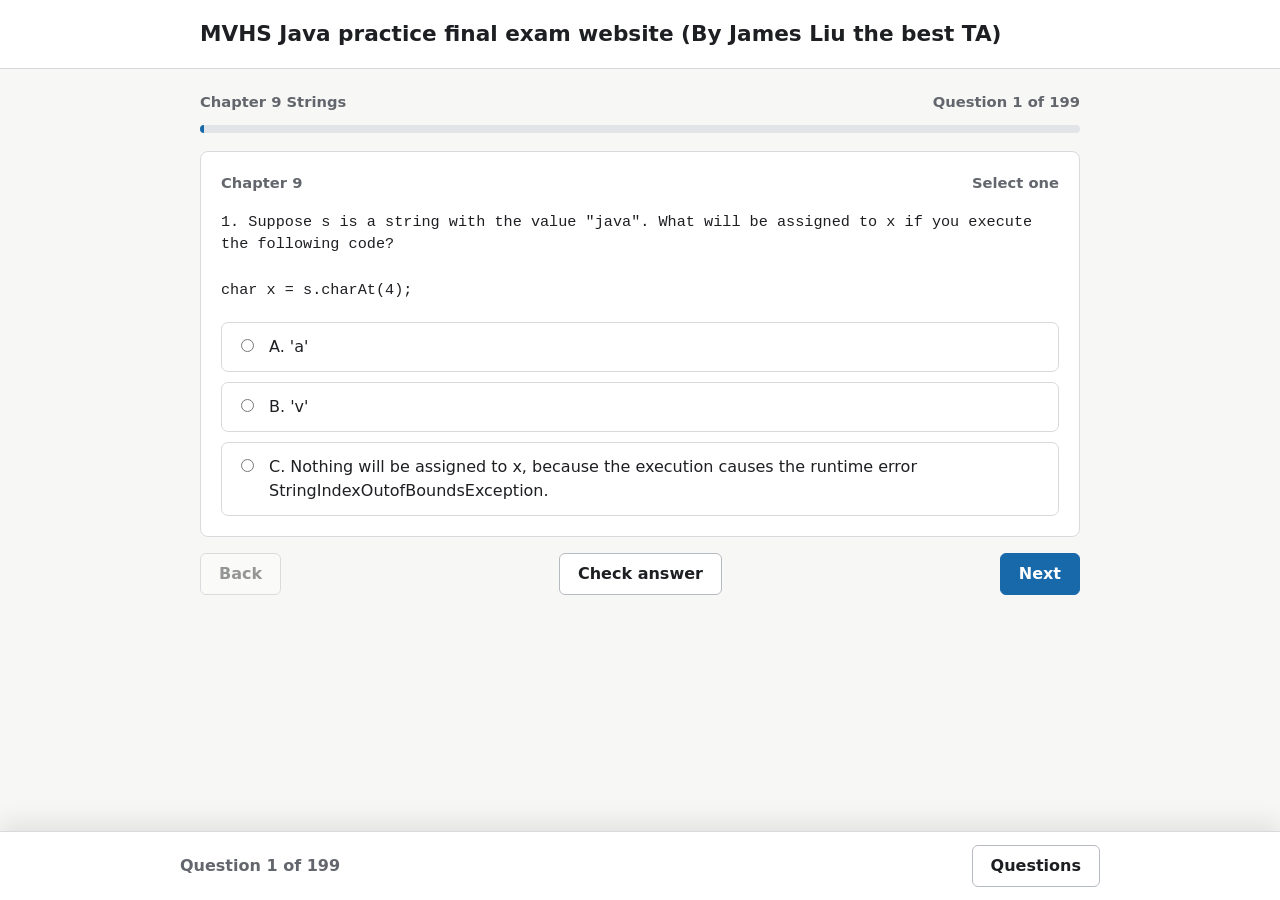
==== index.html @ ae77401f "Initial commit" ====
<!doctype html>
<html lang="en">
  <head>
    <meta charset="UTF-8" />
    <meta name="viewport" content="width=device-width, initial-scale=1.0" />
    <title>MVHS Java practice final exam website (By James Liu the best TA)</title>
    <link rel="stylesheet" href="./styles.css" />
  </head>
  <body>
    <header class="site-header">
      <h1>MVHS Java practice final exam website (By James Liu the best TA)</h1>
    </header>

    <main class="page">
      <section id="quiz-view" class="quiz-view" aria-live="polite">
        <div class="quiz-meta">
          <span id="chapter-label"></span>
          <span id="question-count"></span>
        </div>

        <div class="progress-track" aria-hidden="true">
          <div id="progress-fill" class="progress-fill"></div>
        </div>

        <article class="question-panel">
          <div class="question-heading">
            <span id="section-label"></span>
            <span id="question-mode"></span>
          </div>
          <pre id="question-text" class="question-text"></pre>
          <fieldset id="choices" class="choices"></fieldset>
          <p id="feedback" class="feedback" hidden></p>
        </article>

        <div class="actions">
          <button id="previous-button" type="button" class="secondary">Back</button>
          <button id="check-button" type="button" class="secondary">Check answer</button>
          <button id="next-button" type="button">Next</button>
        </div>
      </section>

      <section id="dashboard-view" class="dashboard-view" hidden>
        <div class="dashboard-header">
          <h2>Results</h2>
          <button id="restart-button" type="button" class="secondary">Start over</button>
        </div>

        <div id="stats" class="stats"></div>

        <section class="summary-section">
          <h3>By chapter</h3>
          <div id="chapter-summary" class="chapter-summary"></div>
        </section>

        <section class="summary-section">
          <h3>Missed or skipped</h3>
          <div id="missed-list" class="missed-list"></div>
        </section>
      </section>
    </main>

    <div id="jump-backdrop" class="jump-backdrop" hidden></div>
    <nav id="jump-dock" class="jump-dock" aria-label="Question navigation">
      <section
        id="jump-panel"
        class="jump-panel"
        aria-label="Jump to question"
        hidden
      >
        <div class="jump-panel-header">
          <strong>Jump to question</strong>
          <span id="jump-panel-count"></span>
        </div>
        <div id="jump-grid" class="jump-grid"></div>
      </section>

      <div class="jump-bar">
        <span id="jump-current">Question 1 of 199</span>
        <button
          id="jump-toggle"
          type="button"
          class="secondary"
          aria-expanded="false"
          aria-controls="jump-panel"
        >
          Questions
        </button>
      </div>
    </nav>

    <script type="module" src="./src/app.js"></script>
  </body>
</html>
---- styles.css ----
:root {
  color-scheme: light;
  --page: #f7f7f5;
  --panel: #ffffff;
  --text: #1e1f22;
  --muted: #63666d;
  --line: #d8dadd;
  --strong-line: #b6bac1;
  --accent: #1769aa;
  --accent-dark: #0f4d80;
  --correct-bg: #eaf6ee;
  --correct-line: #4f9d65;
  --wrong-bg: #fff0ef;
  --wrong-line: #cf5a4d;
}

* {
  box-sizing: border-box;
}

body {
  margin: 0;
  min-height: 100vh;
  background: var(--page);
  color: var(--text);
  font-family:
    Inter, ui-sans-serif, system-ui, -apple-system, BlinkMacSystemFont, "Segoe UI",
    sans-serif;
  line-height: 1.5;
}

[hidden] {
  display: none !important;
}

button,
input {
  font: inherit;
}

button {
  min-height: 42px;
  border: 1px solid var(--accent);
  border-radius: 6px;
  background: var(--accent);
  color: #fff;
  cursor: pointer;
  font-weight: 650;
  padding: 0 18px;
}

button:hover {
  background: var(--accent-dark);
  border-color: var(--accent-dark);
}

button:disabled {
  cursor: not-allowed;
  opacity: 0.45;
}

button.secondary {
  background: #fff;
  color: var(--text);
  border-color: var(--strong-line);
}

button.secondary:hover {
  background: #f0f1f2;
  border-color: #989da6;
}

.site-header {
  border-bottom: 1px solid var(--line);
  background: var(--panel);
}

.site-header h1 {
  margin: 0 auto;
  max-width: 920px;
  padding: 18px 20px;
  font-size: clamp(1.05rem, 2vw, 1.35rem);
  font-weight: 700;
  letter-spacing: 0;
}

.page {
  width: min(920px, 100%);
  margin: 0 auto;
  padding: 22px 20px 112px;
}

.quiz-meta,
.question-heading,
.actions,
.dashboard-header {
  display: flex;
  align-items: center;
  justify-content: space-between;
  gap: 12px;
}

.quiz-meta,
.question-heading {
  color: var(--muted);
  font-size: 0.92rem;
  font-weight: 650;
}

.progress-track {
  height: 8px;
  margin: 12px 0 18px;
  overflow: hidden;
  border-radius: 999px;
  background: #e2e4e7;
}

.progress-fill {
  height: 100%;
  width: 0;
  background: var(--accent);
  transition: width 160ms ease;
}

.question-panel {
  border: 1px solid var(--line);
  border-radius: 8px;
  background: var(--panel);
  padding: 20px;
}

.question-text {
  margin: 16px 0 20px;
  white-space: pre-wrap;
  word-break: break-word;
  overflow-wrap: anywhere;
  font-family:
    ui-monospace, SFMono-Regular, Menlo, Monaco, Consolas, "Liberation Mono",
    monospace;
  font-size: 0.95rem;
}

.choices {
  display: grid;
  gap: 10px;
  margin: 0;
  padding: 0;
  border: 0;
}

.choice {
  display: grid;
  grid-template-columns: auto 1fr;
  gap: 12px;
  align-items: start;
  min-height: 44px;
  border: 1px solid var(--line);
  border-radius: 7px;
  background: #fff;
  cursor: pointer;
  padding: 12px 14px;
}

.choice:hover {
  border-color: var(--strong-line);
}

.choice input {
  margin-top: 4px;
}

.choice-text {
  white-space: pre-wrap;
  overflow-wrap: anywhere;
}

.choice.correct {
  border-color: var(--correct-line);
  background: var(--correct-bg);
}

.choice.wrong {
  border-color: var(--wrong-line);
  background: var(--wrong-bg);
}

.feedback {
  margin: 16px 0 0;
  border-top: 1px solid var(--line);
  padding-top: 14px;
  font-weight: 650;
}

.feedback.correct {
  color: #266b39;
}

.feedback.wrong {
  color: #9b3028;
}

.actions {
  margin-top: 16px;
}

.dashboard-header {
  margin-bottom: 18px;
}

.dashboard-header h2,
.summary-section h3 {
  margin: 0;
}

.stats {
  display: grid;
  grid-template-columns: repeat(4, minmax(0, 1fr));
  gap: 12px;
}

.stat,
.chapter-row,
.missed-item {
  border: 1px solid var(--line);
  border-radius: 8px;
  background: var(--panel);
}

.stat {
  padding: 14px;
}

.stat-value {
  display: block;
  font-size: 1.7rem;
  font-weight: 750;
  line-height: 1.1;
}

.stat-label {
  color: var(--muted);
  font-size: 0.9rem;
}

.summary-section {
  margin-top: 24px;
}

.chapter-summary,
.missed-list {
  display: grid;
  gap: 10px;
  margin-top: 10px;
}

.chapter-row {
  display: grid;
  grid-template-columns: 1fr auto;
  gap: 10px;
  padding: 12px 14px;
}

.chapter-score {
  color: var(--muted);
  font-weight: 650;
}

.missed-item {
  padding: 14px;
}

.missed-item strong {
  display: block;
  margin-bottom: 6px;
}

.missed-item p {
  margin: 6px 0;
}

.empty-state {
  color: var(--muted);
}

.jump-backdrop {
  position: fixed;
  inset: 0;
  z-index: 20;
  background: rgb(30 31 34 / 18%);
}

.jump-dock {
  position: fixed;
  right: 0;
  bottom: 0;
  left: 0;
  z-index: 30;
  border-top: 1px solid var(--line);
  background: rgb(255 255 255 / 96%);
  box-shadow: 0 -8px 24px rgb(30 31 34 / 10%);
}

.jump-bar,
.jump-panel {
  width: min(920px, calc(100% - 28px));
  margin: 0 auto;
}

.jump-bar {
  display: flex;
  align-items: center;
  justify-content: space-between;
  gap: 12px;
  min-height: 68px;
}

.jump-current {
  color: var(--muted);
}

#jump-current {
  color: var(--muted);
  font-weight: 650;
}

.jump-panel {
  max-height: min(58vh, 520px);
  overflow: auto;
  padding: 16px 0 8px;
}

.jump-panel-header {
  display: flex;
  align-items: center;
  justify-content: space-between;
  gap: 12px;
  margin-bottom: 12px;
  color: var(--muted);
  font-size: 0.95rem;
}

.jump-grid {
  display: grid;
  grid-template-columns: repeat(auto-fill, minmax(44px, 1fr));
  gap: 8px;
}

.jump-chapter {
  grid-column: 1 / -1;
  margin: 12px 0 0;
  color: var(--muted);
  font-size: 0.9rem;
  font-weight: 750;
}

.jump-chapter:first-child {
  margin-top: 0;
}

.jump-question {
  min-height: 38px;
  border-color: var(--strong-line);
  background: #fff;
  color: var(--text);
  padding: 0;
  font-size: 0.9rem;
}

.jump-question:hover {
  border-color: var(--accent);
  background: #edf5fc;
  color: var(--text);
}

.jump-question.current {
  border-color: var(--accent);
  background: var(--accent);
  color: #fff;
}

.jump-question.answered {
  border-color: #8aa7bd;
  background: #eaf3f9;
}

.jump-question.correct {
  border-color: var(--correct-line);
  background: var(--correct-bg);
  color: var(--text);
}

.jump-question.wrong {
  border-color: var(--wrong-line);
  background: var(--wrong-bg);
  color: var(--text);
}

.jump-question.current.correct,
.jump-question.current.wrong,
.jump-question.current.answered {
  border-color: var(--accent);
  background: var(--accent);
  color: #fff;
}

@media (max-width: 680px) {
  .page {
    padding-inline: 14px;
    padding-bottom: 124px;
  }

  .question-panel {
    padding: 16px;
  }

  .stats {
    grid-template-columns: repeat(2, minmax(0, 1fr));
  }

  .actions {
    align-items: stretch;
    flex-direction: column;
  }

  .actions button {
    width: 100%;
  }

  .chapter-row {
    grid-template-columns: 1fr;
  }

  .jump-bar,
  .jump-panel {
    width: calc(100% - 24px);
  }

  .jump-panel {
    max-height: 64vh;
  }

  .jump-grid {
    grid-template-columns: repeat(auto-fill, minmax(40px, 1fr));
  }
}
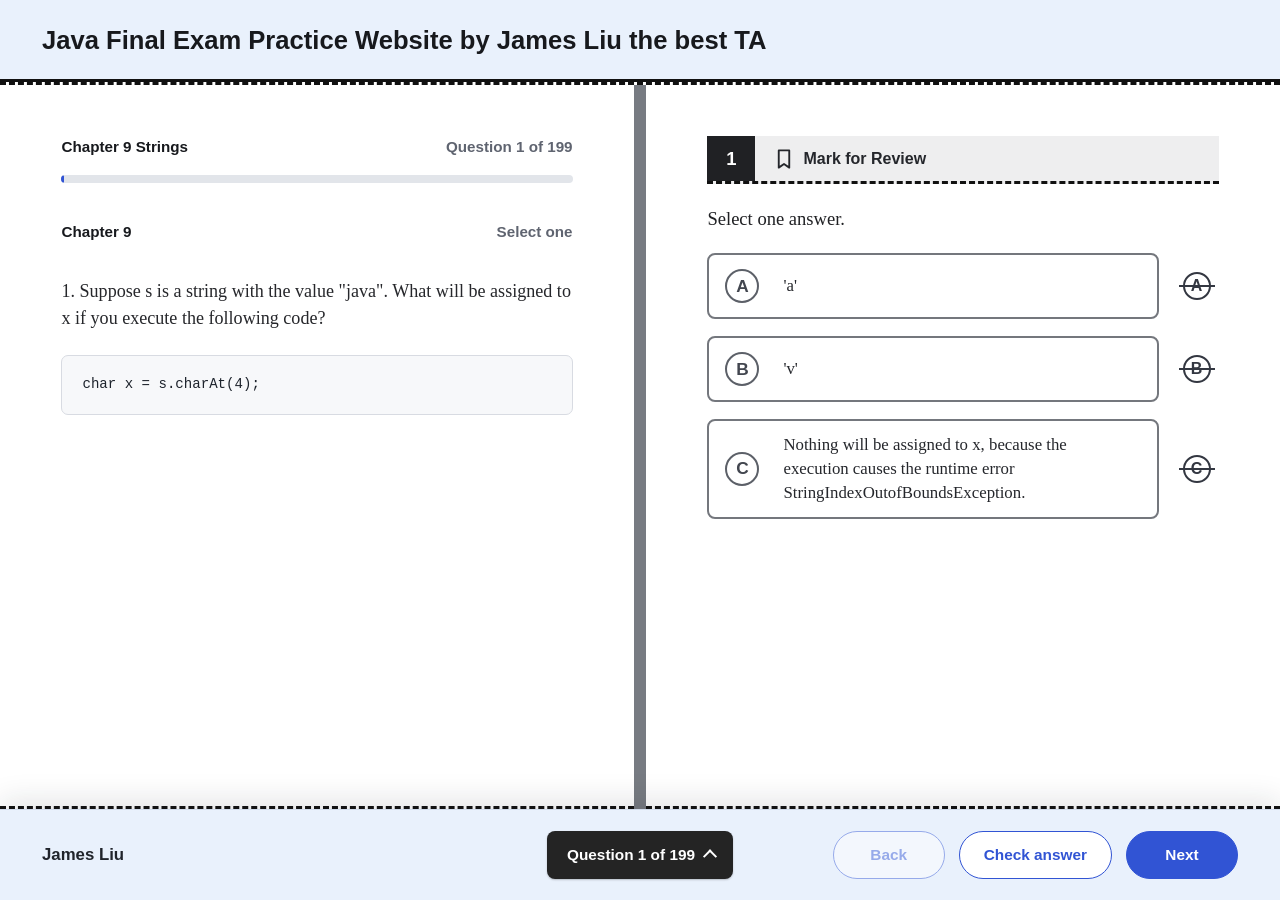
==== commit 2f97ab62: "Update quiz interface" ====
--- a/index.html
+++ b/index.html
@@ -3,90 +3,144 @@
   <head>
     <meta charset="UTF-8" />
     <meta name="viewport" content="width=device-width, initial-scale=1.0" />
-    <title>MVHS Java practice final exam website (By James Liu the best TA)</title>
+    <title>MVHS Java Practice Final Exam</title>
     <link rel="stylesheet" href="./styles.css" />
   </head>
   <body>
-    <header class="site-header">
-      <h1>MVHS Java practice final exam website (By James Liu the best TA)</h1>
-    </header>
+    <div class="exam-shell">
+      <header class="site-header">
+        <div class="header-left">
+          <h1>Java Final Exam Practice Website by James Liu the best TA</h1>
+        </div>
+      </header>
 
-    <main class="page">
-      <section id="quiz-view" class="quiz-view" aria-live="polite">
-        <div class="quiz-meta">
-          <span id="chapter-label"></span>
-          <span id="question-count"></span>
-        </div>
+      <main class="page">
+        <section id="quiz-view" class="quiz-view" aria-live="polite">
+          <div class="exam-workspace">
+            <section class="prompt-pane" aria-labelledby="chapter-label">
+              <div class="quiz-meta">
+                <span id="chapter-label"></span>
+                <span id="question-count"></span>
+              </div>
 
-        <div class="progress-track" aria-hidden="true">
-          <div id="progress-fill" class="progress-fill"></div>
-        </div>
+              <div class="progress-track" aria-hidden="true">
+                <div id="progress-fill" class="progress-fill"></div>
+              </div>
 
-        <article class="question-panel">
-          <div class="question-heading">
-            <span id="section-label"></span>
-            <span id="question-mode"></span>
+              <div class="prompt-content">
+                <div class="question-heading">
+                  <span id="section-label"></span>
+                  <span id="question-mode"></span>
+                </div>
+                <div id="question-text" class="question-text"></div>
+              </div>
+            </section>
+
+            <div class="workspace-divider" aria-hidden="true"></div>
+
+            <article class="question-panel">
+              <div class="answer-toolbar">
+                <div id="question-number-badge" class="question-number">1</div>
+                <button
+                  id="mark-button"
+                  class="mark-button"
+                  type="button"
+                  aria-pressed="false"
+                >
+                  <svg
+                    class="bookmark-icon"
+                    aria-hidden="true"
+                    focusable="false"
+                    viewBox="0 0 24 32"
+                  >
+                    <path
+                      d="M5 4.5h14v23l-7-4.75-7 4.75z"
+                      fill="none"
+                      stroke="currentColor"
+                      stroke-linecap="round"
+                      stroke-linejoin="round"
+                      stroke-width="2.5"
+                    />
+                  </svg>
+                  <span id="mark-button-label">Mark for Review</span>
+                </button>
+              </div>
+
+              <h2 id="answer-instructions" class="answer-instructions">
+                Select one answer.
+              </h2>
+              <fieldset id="choices" class="choices"></fieldset>
+              <p id="feedback" class="feedback" hidden></p>
+            </article>
           </div>
-          <pre id="question-text" class="question-text"></pre>
-          <fieldset id="choices" class="choices"></fieldset>
-          <p id="feedback" class="feedback" hidden></p>
-        </article>
-
-        <div class="actions">
-          <button id="previous-button" type="button" class="secondary">Back</button>
-          <button id="check-button" type="button" class="secondary">Check answer</button>
-          <button id="next-button" type="button">Next</button>
-        </div>
-      </section>
-
-      <section id="dashboard-view" class="dashboard-view" hidden>
-        <div class="dashboard-header">
-          <h2>Results</h2>
-          <button id="restart-button" type="button" class="secondary">Start over</button>
-        </div>
-
-        <div id="stats" class="stats"></div>
-
-        <section class="summary-section">
-          <h3>By chapter</h3>
-          <div id="chapter-summary" class="chapter-summary"></div>
         </section>
 
-        <section class="summary-section">
-          <h3>Missed or skipped</h3>
-          <div id="missed-list" class="missed-list"></div>
+        <section id="dashboard-view" class="dashboard-view" hidden>
+          <div class="dashboard-header">
+            <div>
+              <span class="dashboard-eyebrow">Practice complete</span>
+              <h2>Results</h2>
+            </div>
+            <button id="restart-button" type="button" class="secondary">
+              Start over
+            </button>
+          </div>
+
+          <div id="stats" class="stats"></div>
+
+          <section class="summary-section">
+            <h3>By chapter</h3>
+            <div id="chapter-summary" class="chapter-summary"></div>
+          </section>
+
+          <section class="summary-section">
+            <h3>Missed or skipped</h3>
+            <div id="missed-list" class="missed-list"></div>
+          </section>
         </section>
-      </section>
-    </main>
+      </main>
 
-    <div id="jump-backdrop" class="jump-backdrop" hidden></div>
-    <nav id="jump-dock" class="jump-dock" aria-label="Question navigation">
-      <section
-        id="jump-panel"
-        class="jump-panel"
-        aria-label="Jump to question"
-        hidden
-      >
-        <div class="jump-panel-header">
-          <strong>Jump to question</strong>
-          <span id="jump-panel-count"></span>
+      <div id="jump-backdrop" class="jump-backdrop" hidden></div>
+      <nav id="jump-dock" class="jump-dock" aria-label="Question navigation">
+        <section
+          id="jump-panel"
+          class="jump-panel"
+          aria-label="Jump to question"
+          hidden
+        >
+          <div class="jump-panel-header">
+            <strong>Question overview</strong>
+            <span id="jump-panel-count"></span>
+          </div>
+          <div id="jump-grid" class="jump-grid"></div>
+        </section>
+
+        <div class="jump-bar">
+          <span class="student-name">James Liu</span>
+
+          <button
+            id="jump-toggle"
+            type="button"
+            class="question-pill"
+            aria-expanded="false"
+            aria-controls="jump-panel"
+          >
+            <span id="jump-current">Question 1 of 199</span>
+            <span id="jump-toggle-label" aria-hidden="true"></span>
+          </button>
+
+          <div class="actions">
+            <button id="previous-button" type="button" class="secondary">
+              Back
+            </button>
+            <button id="check-button" type="button" class="secondary">
+              Check answer
+            </button>
+            <button id="next-button" type="button">Next</button>
+          </div>
         </div>
-        <div id="jump-grid" class="jump-grid"></div>
-      </section>
-
-      <div class="jump-bar">
-        <span id="jump-current">Question 1 of 199</span>
-        <button
-          id="jump-toggle"
-          type="button"
-          class="secondary"
-          aria-expanded="false"
-          aria-controls="jump-panel"
-        >
-          Questions
-        </button>
-      </div>
-    </nav>
+      </nav>
+    </div>
 
     <script type="module" src="./src/app.js"></script>
   </body>
--- a/styles.css
+++ b/styles.css
@@ -1,21 +1,37 @@
 :root {
   color-scheme: light;
-  --page: #f7f7f5;
-  --panel: #ffffff;
-  --text: #1e1f22;
-  --muted: #63666d;
-  --line: #d8dadd;
-  --strong-line: #b6bac1;
-  --accent: #1769aa;
-  --accent-dark: #0f4d80;
-  --correct-bg: #eaf6ee;
-  --correct-line: #4f9d65;
-  --wrong-bg: #fff0ef;
-  --wrong-line: #cf5a4d;
+  --page: #ffffff;
+  --chrome: #e9f1fc;
+  --chrome-strong: #dce8f7;
+  --navy: #151a64;
+  --blue: #3154d4;
+  --blue-dark: #243fb2;
+  --blue-ring: #79b7ff;
+  --text: #24262b;
+  --heading: #17191d;
+  --muted: #5f6470;
+  --subtle: #8b909a;
+  --line: #d5d8df;
+  --strong-line: #787d86;
+  --soft: #f5f6f8;
+  --tool: #eeeeef;
+  --correct-bg: #eef8f2;
+  --correct-line: #4f9662;
+  --correct-text: #2d6a3d;
+  --wrong-bg: #fff1ef;
+  --wrong-line: #c75245;
+  --wrong-text: #92352d;
+  --shadow: 0 16px 40px rgb(20 24 32 / 10%);
+  --header-height: 82px;
+  --desktop-dock-height: 91px;
 }
 
 * {
   box-sizing: border-box;
+}
+
+html {
+  min-width: 320px;
 }
 
 body {
@@ -24,9 +40,11 @@
   background: var(--page);
   color: var(--text);
   font-family:
-    Inter, ui-sans-serif, system-ui, -apple-system, BlinkMacSystemFont, "Segoe UI",
+    -apple-system, BlinkMacSystemFont, "Segoe UI", Roboto, Helvetica, Arial,
     sans-serif;
   line-height: 1.5;
+  -webkit-font-smoothing: antialiased;
+  text-rendering: optimizeLegibility;
 }
 
 [hidden] {
@@ -39,19 +57,29 @@
 }
 
 button {
-  min-height: 42px;
-  border: 1px solid var(--accent);
-  border-radius: 6px;
-  background: var(--accent);
-  color: #fff;
+  display: inline-flex;
+  align-items: center;
+  justify-content: center;
+  min-height: 48px;
+  border: 1px solid var(--blue);
+  border-radius: 999px;
+  background: var(--blue);
+  color: #ffffff;
   cursor: pointer;
-  font-weight: 650;
-  padding: 0 18px;
+  font-size: 0.96rem;
+  font-weight: 700;
+  line-height: 1;
+  padding: 0 24px;
+  transition:
+    background 140ms ease,
+    border-color 140ms ease,
+    box-shadow 140ms ease,
+    color 140ms ease;
 }
 
 button:hover {
-  background: var(--accent-dark);
-  border-color: var(--accent-dark);
+  background: var(--blue-dark);
+  border-color: var(--blue-dark);
 }
 
 button:disabled {
@@ -59,124 +87,381 @@
   opacity: 0.45;
 }
 
+button:focus-visible,
+.choice:focus-within,
+.question-pill:focus-visible,
+.strike-button:focus-visible {
+  outline: 3px solid var(--blue-ring);
+  outline-offset: 3px;
+}
+
 button.secondary {
-  background: #fff;
+  background: #ffffff;
+  color: var(--blue);
+  border-color: var(--blue);
+}
+
+button.secondary:hover {
+  background: #eff5ff;
+  border-color: var(--blue-dark);
+  color: var(--blue-dark);
+}
+
+.exam-shell {
+  min-height: 100vh;
+  background: var(--page);
+}
+
+.site-header {
+  display: flex;
+  align-items: center;
+  min-height: var(--header-height);
+  padding: 18px 42px 16px;
+  background: var(--chrome);
+  border-bottom: 3px solid #111111;
+}
+
+.header-left {
+  min-width: 0;
+}
+
+.header-left h1 {
+  margin: 0;
+  color: var(--heading);
+  font-size: clamp(1.15rem, 2vw, 1.6rem);
+  font-weight: 800;
+  line-height: 1.15;
+}
+
+.mark-button {
+  border: 0;
+  background: transparent;
   color: var(--text);
-  border-color: var(--strong-line);
-}
-
-button.secondary:hover {
-  background: #f0f1f2;
-  border-color: #989da6;
-}
-
-.site-header {
-  border-bottom: 1px solid var(--line);
-  background: var(--panel);
-}
-
-.site-header h1 {
-  margin: 0 auto;
-  max-width: 920px;
-  padding: 18px 20px;
-  font-size: clamp(1.05rem, 2vw, 1.35rem);
-  font-weight: 700;
-  letter-spacing: 0;
+  box-shadow: none;
+}
+
+.mark-button:hover {
+  background: transparent;
+  color: #000000;
 }
 
 .page {
-  width: min(920px, 100%);
-  margin: 0 auto;
-  padding: 22px 20px 112px;
-}
-
-.quiz-meta,
-.question-heading,
-.actions,
-.dashboard-header {
+  padding: 0 0 var(--desktop-dock-height);
+}
+
+.quiz-view {
+  min-height: calc(100vh - var(--header-height) - var(--desktop-dock-height));
+}
+
+.exam-workspace {
+  display: grid;
+  grid-template-columns: minmax(0, 1fr) 12px minmax(0, 1fr);
+  min-height: calc(100vh - var(--header-height) - var(--desktop-dock-height));
+  border-top: 3px dashed #111111;
+  border-bottom: 3px dashed #111111;
+  background: #ffffff;
+}
+
+.prompt-pane,
+.question-panel {
+  min-width: 0;
+  padding: clamp(28px, 4vw, 54px) clamp(28px, 4.8vw, 72px);
+}
+
+.prompt-pane {
   display: flex;
-  align-items: center;
-  justify-content: space-between;
-  gap: 12px;
+  flex-direction: column;
 }
 
 .quiz-meta,
 .question-heading {
+  display: flex;
+  align-items: center;
+  justify-content: space-between;
+  gap: 16px;
   color: var(--muted);
-  font-size: 0.92rem;
-  font-weight: 650;
+  font-size: 0.95rem;
+  font-weight: 750;
+}
+
+#chapter-label,
+#section-label {
+  color: var(--heading);
+  font-weight: 800;
+}
+
+#question-count,
+#question-mode {
+  color: var(--muted);
+  font-weight: 700;
+  text-align: right;
 }
 
 .progress-track {
   height: 8px;
-  margin: 12px 0 18px;
+  margin: 16px 0 38px;
   overflow: hidden;
   border-radius: 999px;
-  background: #e2e4e7;
+  background: #e2e5ea;
 }
 
 .progress-fill {
   height: 100%;
   width: 0;
-  background: var(--accent);
+  border-radius: inherit;
+  background: var(--blue);
   transition: width 160ms ease;
 }
 
+.prompt-content {
+  max-width: 760px;
+}
+
+.question-text {
+  margin-top: 34px;
+  color: #26272b;
+  font-family: Georgia, "Times New Roman", serif;
+  font-size: clamp(1.13rem, 1.4vw, 1.38rem);
+  font-weight: 500;
+  line-height: 1.52;
+}
+
+.question-text p {
+  margin: 0 0 22px;
+  overflow-wrap: anywhere;
+}
+
+.code-block {
+  margin: 22px 0;
+  max-width: 100%;
+  overflow-x: auto;
+  border: 1px solid #d8dbe2;
+  border-radius: 7px;
+  background: #f7f8fa;
+  color: #1d232c;
+  font-family:
+    "SFMono-Regular", Consolas, "Liberation Mono", Menlo, Monaco, monospace;
+  font-size: clamp(0.88rem, 1.05vw, 1rem);
+  line-height: 1.55;
+  padding: 18px 20px;
+  white-space: pre;
+}
+
+.workspace-divider {
+  background: #777b82;
+  margin-bottom: -3px;
+}
+
 .question-panel {
-  border: 1px solid var(--line);
-  border-radius: 8px;
-  background: var(--panel);
-  padding: 20px;
-}
-
-.question-text {
-  margin: 16px 0 20px;
-  white-space: pre-wrap;
-  word-break: break-word;
-  overflow-wrap: anywhere;
-  font-family:
-    ui-monospace, SFMono-Regular, Menlo, Monaco, Consolas, "Liberation Mono",
-    monospace;
-  font-size: 0.95rem;
+  display: flex;
+  flex-direction: column;
+  background: #ffffff;
+}
+
+.answer-toolbar {
+  display: grid;
+  grid-template-columns: auto 1fr;
+  align-items: center;
+  gap: 10px;
+  min-height: 48px;
+  margin-bottom: 22px;
+  border-bottom: 3px dashed #111111;
+  background: var(--tool);
+}
+
+.question-number {
+  display: inline-flex;
+  align-items: center;
+  justify-content: center;
+  align-self: stretch;
+  min-width: 48px;
+  background: #202124;
+  color: #ffffff;
+  font-size: 1.15rem;
+  font-weight: 900;
+}
+
+.mark-button {
+  justify-self: start;
+  gap: 10px;
+  min-height: 44px;
+  padding: 0 10px;
+  border-radius: 5px;
+  font-size: 1rem;
+  font-weight: 650;
+}
+
+.bookmark-icon {
+  width: 18px;
+  height: 24px;
+  flex: 0 0 auto;
+  display: block;
+  overflow: visible;
+}
+
+.mark-button.marked {
+  color: var(--blue);
+}
+
+.answer-instructions {
+  margin: 0 0 22px;
+  color: #202124;
+  font-family: Georgia, "Times New Roman", serif;
+  font-size: clamp(1.15rem, 1.45vw, 1.35rem);
+  font-weight: 500;
+  line-height: 1.35;
 }
 
 .choices {
   display: grid;
-  gap: 10px;
+  gap: 17px;
   margin: 0;
   padding: 0;
   border: 0;
 }
 
+.choice-row {
+  display: grid;
+  grid-template-columns: minmax(0, 1fr) 44px;
+  align-items: center;
+  gap: 16px;
+}
+
 .choice {
+  position: relative;
   display: grid;
-  grid-template-columns: auto 1fr;
-  gap: 12px;
-  align-items: start;
-  min-height: 44px;
-  border: 1px solid var(--line);
-  border-radius: 7px;
-  background: #fff;
+  grid-template-columns: 42px minmax(0, 1fr);
+  align-items: center;
+  gap: 16px;
+  min-height: 66px;
+  border: 2px solid #74777d;
+  border-radius: 8px;
+  background: #ffffff;
   cursor: pointer;
-  padding: 12px 14px;
+  padding: 12px 22px 12px 16px;
+  transition:
+    border-color 140ms ease,
+    box-shadow 140ms ease,
+    background 140ms ease;
+}
+
+.strike-button {
+  position: relative;
+  min-width: 38px;
+  min-height: 38px;
+  border: 0;
+  border-radius: 50%;
+  background: transparent;
+  color: #333741;
+  padding: 0;
+  font-size: 1rem;
+  font-weight: 850;
+}
+
+.strike-button:hover {
+  background: #eef2f8;
+  color: #111318;
+}
+
+.strike-button span {
+  display: inline-flex;
+  align-items: center;
+  justify-content: center;
+  width: 28px;
+  height: 28px;
+  border: 2px solid currentColor;
+  border-radius: 50%;
+  line-height: 1;
+}
+
+.strike-button::after {
+  content: "";
+  position: absolute;
+  left: 4px;
+  right: 4px;
+  top: 50%;
+  height: 2px;
+  background: currentColor;
+  transform: translateY(-50%);
+}
+
+.strike-button[aria-pressed="true"] {
+  color: var(--blue);
+}
+
+.choice-row.eliminated .choice {
+  border-color: #a8adb6;
+  background: #f2f4f7;
+}
+
+.choice-row.eliminated .choice-letter,
+.choice-row.eliminated .choice-text {
+  opacity: 0.55;
+}
+
+.choice-row.eliminated .choice-text {
+  text-decoration: line-through;
+  text-decoration-thickness: 2px;
 }
 
 .choice:hover {
-  border-color: var(--strong-line);
+  border-color: #22252b;
+  background: #fbfcff;
 }
 
 .choice input {
-  margin-top: 4px;
+  position: absolute;
+  opacity: 0;
+  pointer-events: none;
+}
+
+.choice-letter {
+  display: inline-flex;
+  align-items: center;
+  justify-content: center;
+  width: 34px;
+  height: 34px;
+  border: 2px solid #5c6068;
+  border-radius: 50%;
+  color: #42464f;
+  font-size: 1.08rem;
+  font-weight: 850;
+  line-height: 1;
 }
 
 .choice-text {
+  min-width: 0;
   white-space: pre-wrap;
   overflow-wrap: anywhere;
+  color: #25272c;
+  font-family: Georgia, "Times New Roman", serif;
+  font-size: clamp(1.05rem, 1.25vw, 1.24rem);
+  line-height: 1.42;
+}
+
+.choice.selected {
+  border-color: var(--blue);
+  box-shadow:
+    0 0 0 2px #ffffff,
+    0 0 0 6px var(--blue-ring);
+}
+
+.choice.selected .choice-letter {
+  border-color: var(--blue);
+  background: var(--blue);
+  color: #ffffff;
 }
 
 .choice.correct {
   border-color: var(--correct-line);
   background: var(--correct-bg);
+  box-shadow: inset 0 0 0 1px rgb(79 150 98 / 22%);
+}
+
+.choice.correct .choice-letter {
+  border-color: var(--correct-line);
+  background: var(--correct-line);
+  color: #ffffff;
 }
 
 .choice.wrong {
@@ -184,38 +469,71 @@
   background: var(--wrong-bg);
 }
 
+.choice.wrong .choice-letter {
+  border-color: var(--wrong-line);
+  background: var(--wrong-line);
+  color: #ffffff;
+}
+
+.choice.wrong .choice-text {
+  color: var(--wrong-text);
+}
+
 .feedback {
-  margin: 16px 0 0;
+  margin: 24px 0 0;
   border-top: 1px solid var(--line);
-  padding-top: 14px;
-  font-weight: 650;
+  padding-top: 18px;
+  color: var(--text);
+  font-size: 1rem;
+  font-weight: 800;
 }
 
 .feedback.correct {
-  color: #266b39;
+  color: var(--correct-text);
 }
 
 .feedback.wrong {
-  color: #9b3028;
-}
-
-.actions {
-  margin-top: 16px;
+  color: var(--wrong-text);
+}
+
+.dashboard-view {
+  width: min(1120px, calc(100% - 48px));
+  margin: 36px auto 0;
+  padding-bottom: 36px;
 }
 
 .dashboard-header {
-  margin-bottom: 18px;
+  display: flex;
+  align-items: center;
+  justify-content: space-between;
+  gap: 18px;
+  margin-bottom: 24px;
+}
+
+.dashboard-eyebrow {
+  display: block;
+  margin-bottom: 4px;
+  color: var(--muted);
+  font-size: 0.88rem;
+  font-weight: 800;
+  text-transform: uppercase;
 }
 
 .dashboard-header h2,
 .summary-section h3 {
   margin: 0;
+  color: var(--heading);
+}
+
+.dashboard-header h2 {
+  font-size: clamp(1.8rem, 3vw, 2.5rem);
+  line-height: 1.1;
 }
 
 .stats {
   display: grid;
   grid-template-columns: repeat(4, minmax(0, 1fr));
-  gap: 12px;
+  gap: 14px;
 }
 
 .stat,
@@ -223,55 +541,58 @@
 .missed-item {
   border: 1px solid var(--line);
   border-radius: 8px;
-  background: var(--panel);
+  background: #ffffff;
+  box-shadow: 0 12px 32px rgb(20 24 32 / 7%);
 }
 
 .stat {
-  padding: 14px;
+  padding: 20px;
 }
 
 .stat-value {
   display: block;
-  font-size: 1.7rem;
-  font-weight: 750;
+  color: var(--heading);
+  font-size: 1.9rem;
+  font-weight: 850;
   line-height: 1.1;
 }
 
 .stat-label {
   color: var(--muted);
   font-size: 0.9rem;
+  font-weight: 700;
 }
 
 .summary-section {
-  margin-top: 24px;
+  margin-top: 28px;
 }
 
 .chapter-summary,
 .missed-list {
   display: grid;
   gap: 10px;
-  margin-top: 10px;
+  margin-top: 12px;
 }
 
 .chapter-row {
   display: grid;
-  grid-template-columns: 1fr auto;
-  gap: 10px;
-  padding: 12px 14px;
+  grid-template-columns: minmax(0, 1fr) auto;
+  gap: 12px;
+  padding: 15px 17px;
 }
 
 .chapter-score {
   color: var(--muted);
-  font-weight: 650;
+  font-weight: 750;
 }
 
 .missed-item {
-  padding: 14px;
+  padding: 17px;
 }
 
 .missed-item strong {
   display: block;
-  margin-bottom: 6px;
+  margin-bottom: 7px;
 }
 
 .missed-item p {
@@ -286,7 +607,7 @@
   position: fixed;
   inset: 0;
   z-index: 20;
-  background: rgb(30 31 34 / 18%);
+  background: rgb(0 0 0 / 14%);
 }
 
 .jump-dock {
@@ -295,48 +616,104 @@
   bottom: 0;
   left: 0;
   z-index: 30;
-  border-top: 1px solid var(--line);
-  background: rgb(255 255 255 / 96%);
-  box-shadow: 0 -8px 24px rgb(30 31 34 / 10%);
+  border-top: 1px solid #d2dcec;
+  background: var(--chrome);
+  box-shadow: 0 -8px 28px rgb(24 29 43 / 12%);
 }
 
 .jump-bar,
 .jump-panel {
-  width: min(920px, calc(100% - 28px));
+  width: min(1880px, calc(100% - 84px));
   margin: 0 auto;
 }
 
 .jump-bar {
+  display: grid;
+  grid-template-columns: minmax(160px, 1fr) auto minmax(280px, 1fr);
+  align-items: center;
+  gap: 18px;
+  min-height: 90px;
+}
+
+.student-name {
+  color: #20242b;
+  font-size: 1.05rem;
+  font-weight: 850;
+}
+
+.question-pill {
+  gap: 10px;
+  min-height: 48px;
+  border: 0;
+  border-radius: 8px;
+  background: #242424;
+  color: #ffffff;
+  padding: 0 18px 0 20px;
+  box-shadow: 0 1px 2px rgb(0 0 0 / 22%);
+}
+
+.question-pill:hover {
+  background: #111111;
+}
+
+#jump-current {
+  color: #ffffff;
+  font-weight: 850;
+}
+
+#jump-toggle-label {
+  width: 10px;
+  height: 10px;
+  border-right: 2px solid currentColor;
+  border-bottom: 2px solid currentColor;
+  font-size: 0;
+  transform: rotate(225deg) translate(-1px, -1px);
+}
+
+.question-pill[aria-expanded="true"] #jump-toggle-label {
+  transform: rotate(45deg) translate(-2px, -2px);
+}
+
+.actions {
+  display: flex;
+  justify-content: flex-end;
+  gap: 14px;
+}
+
+.actions button {
+  min-width: 112px;
+}
+
+#check-button {
+  min-width: 142px;
+}
+
+.jump-panel {
+  max-height: min(62vh, 590px);
+  overflow: auto;
+  margin-bottom: 0;
+  border: 1px solid var(--line);
+  border-bottom: 0;
+  border-radius: 10px 10px 0 0;
+  background: #ffffff;
+  box-shadow: var(--shadow);
+  padding: 22px 24px 18px;
+}
+
+.jump-panel-header {
   display: flex;
   align-items: center;
   justify-content: space-between;
   gap: 12px;
-  min-height: 68px;
-}
-
-.jump-current {
-  color: var(--muted);
-}
-
-#jump-current {
-  color: var(--muted);
-  font-weight: 650;
-}
-
-.jump-panel {
-  max-height: min(58vh, 520px);
-  overflow: auto;
-  padding: 16px 0 8px;
-}
-
-.jump-panel-header {
-  display: flex;
-  align-items: center;
-  justify-content: space-between;
-  gap: 12px;
-  margin-bottom: 12px;
+  margin-bottom: 16px;
   color: var(--muted);
   font-size: 0.95rem;
+  font-weight: 700;
+}
+
+.jump-panel-header strong {
+  color: var(--heading);
+  font-size: 1.05rem;
 }
 
 .jump-grid {
@@ -347,10 +724,10 @@
 
 .jump-chapter {
   grid-column: 1 / -1;
-  margin: 12px 0 0;
+  margin: 15px 0 2px;
   color: var(--muted);
-  font-size: 0.9rem;
-  font-weight: 750;
+  font-size: 0.88rem;
+  font-weight: 850;
 }
 
 .jump-chapter:first-child {
@@ -358,29 +735,42 @@
 }
 
 .jump-question {
-  min-height: 38px;
+  position: relative;
+  min-height: 40px;
   border-color: var(--strong-line);
-  background: #fff;
+  border-radius: 6px;
+  background: #ffffff;
   color: var(--text);
   padding: 0;
   font-size: 0.9rem;
 }
 
 .jump-question:hover {
-  border-color: var(--accent);
-  background: #edf5fc;
+  border-color: var(--blue);
+  background: #eef5ff;
   color: var(--text);
 }
 
 .jump-question.current {
-  border-color: var(--accent);
-  background: var(--accent);
-  color: #fff;
+  border-color: var(--blue);
+  background: var(--blue);
+  color: #ffffff;
 }
 
 .jump-question.answered {
-  border-color: #8aa7bd;
-  background: #eaf3f9;
+  border-color: #9aa2b0;
+  background: #eff2f7;
+}
+
+.jump-question.marked::after {
+  content: "";
+  position: absolute;
+  top: 4px;
+  right: 5px;
+  width: 8px;
+  height: 12px;
+  background: #f1b934;
+  clip-path: polygon(0 0, 100% 0, 100% 100%, 50% 72%, 0 100%);
 }
 
 .jump-question.correct {
@@ -392,38 +782,159 @@
 .jump-question.wrong {
   border-color: var(--wrong-line);
   background: var(--wrong-bg);
-  color: var(--text);
+  color: var(--wrong-text);
 }
 
 .jump-question.current.correct,
 .jump-question.current.wrong,
 .jump-question.current.answered {
-  border-color: var(--accent);
-  background: var(--accent);
-  color: #fff;
+  border-color: var(--blue);
+  background: var(--blue);
+  color: #ffffff;
+}
+
+@media (max-width: 1080px) {
+  .site-header {
+    padding-inline: 26px;
+  }
+
+  .prompt-pane,
+  .question-panel {
+    padding-inline: clamp(22px, 3vw, 38px);
+  }
+
+  .jump-bar,
+  .jump-panel {
+    width: calc(100% - 42px);
+  }
+}
+
+@media (max-width: 900px) {
+  .site-header {
+    min-height: 82px;
+  }
+
+  .exam-workspace {
+    grid-template-columns: minmax(0, 1fr);
+  }
+
+  .workspace-divider {
+    display: none;
+  }
+
+  .prompt-pane {
+    border-bottom: 2px solid var(--line);
+  }
+
+  .question-panel {
+    padding-top: 26px;
+  }
+
+  .jump-bar {
+    grid-template-columns: 1fr auto;
+  }
+
+  .student-name {
+    display: none;
+  }
+
+  .actions {
+    gap: 10px;
+  }
+
+  .actions button {
+    min-width: 96px;
+    padding-inline: 18px;
+  }
+
+  #check-button {
+    min-width: 124px;
+  }
 }
 
 @media (max-width: 680px) {
+  .site-header {
+    padding: 16px 18px 12px;
+  }
+
   .page {
-    padding-inline: 14px;
-    padding-bottom: 124px;
-  }
-
+    padding-bottom: 156px;
+  }
+
+  .quiz-view,
+  .exam-workspace {
+    min-height: auto;
+  }
+
+  .prompt-pane,
   .question-panel {
-    padding: 16px;
+    padding: 22px 18px;
+  }
+
+  .quiz-meta,
+  .question-heading {
+    align-items: flex-start;
+    flex-direction: column;
+    gap: 4px;
+  }
+
+  #question-count,
+  #question-mode {
+    text-align: left;
+  }
+
+  .progress-track {
+    margin-bottom: 24px;
+  }
+
+  .question-text {
+    margin-top: 22px;
+    font-size: 1.06rem;
+  }
+
+  .answer-toolbar {
+    grid-template-columns: auto minmax(0, 1fr);
+  }
+
+  .mark-button {
+    min-width: 0;
+    font-size: 0.9rem;
+  }
+
+  .choice-row {
+    grid-template-columns: minmax(0, 1fr) 38px;
+    gap: 8px;
+  }
+
+  .choice {
+    grid-template-columns: 36px minmax(0, 1fr);
+    gap: 12px;
+    min-height: 60px;
+    padding: 12px 15px 12px 12px;
+  }
+
+  .choice-letter {
+    width: 30px;
+    height: 30px;
+    font-size: 0.98rem;
+  }
+
+  .choice-text {
+    font-size: 1rem;
+  }
+
+  .dashboard-view {
+    width: calc(100% - 32px);
+    margin-top: 24px;
+  }
+
+  .dashboard-header {
+    align-items: flex-start;
+    flex-direction: column;
   }
 
   .stats {
     grid-template-columns: repeat(2, minmax(0, 1fr));
-  }
-
-  .actions {
-    align-items: stretch;
-    flex-direction: column;
-  }
-
-  .actions button {
-    width: 100%;
   }
 
   .chapter-row {
@@ -435,11 +946,46 @@
     width: calc(100% - 24px);
   }
 
+  .jump-bar {
+    grid-template-columns: 1fr;
+    gap: 10px;
+    padding: 12px 0;
+  }
+
+  .question-pill {
+    justify-self: center;
+    min-height: 44px;
+  }
+
+  .actions {
+    display: grid;
+    grid-template-columns: 1fr 1.2fr 1fr;
+    width: 100%;
+  }
+
+  .actions button,
+  #check-button {
+    min-width: 0;
+    width: 100%;
+    padding-inline: 10px;
+  }
+
   .jump-panel {
-    max-height: 64vh;
+    max-height: 56vh;
+    padding: 18px 14px 14px;
   }
 
   .jump-grid {
-    grid-template-columns: repeat(auto-fill, minmax(40px, 1fr));
-  }
-}
+    grid-template-columns: repeat(auto-fill, minmax(38px, 1fr));
+  }
+}
+
+@media (max-width: 420px) {
+  .actions {
+    grid-template-columns: 1fr;
+  }
+
+  .page {
+    padding-bottom: 226px;
+  }
+}
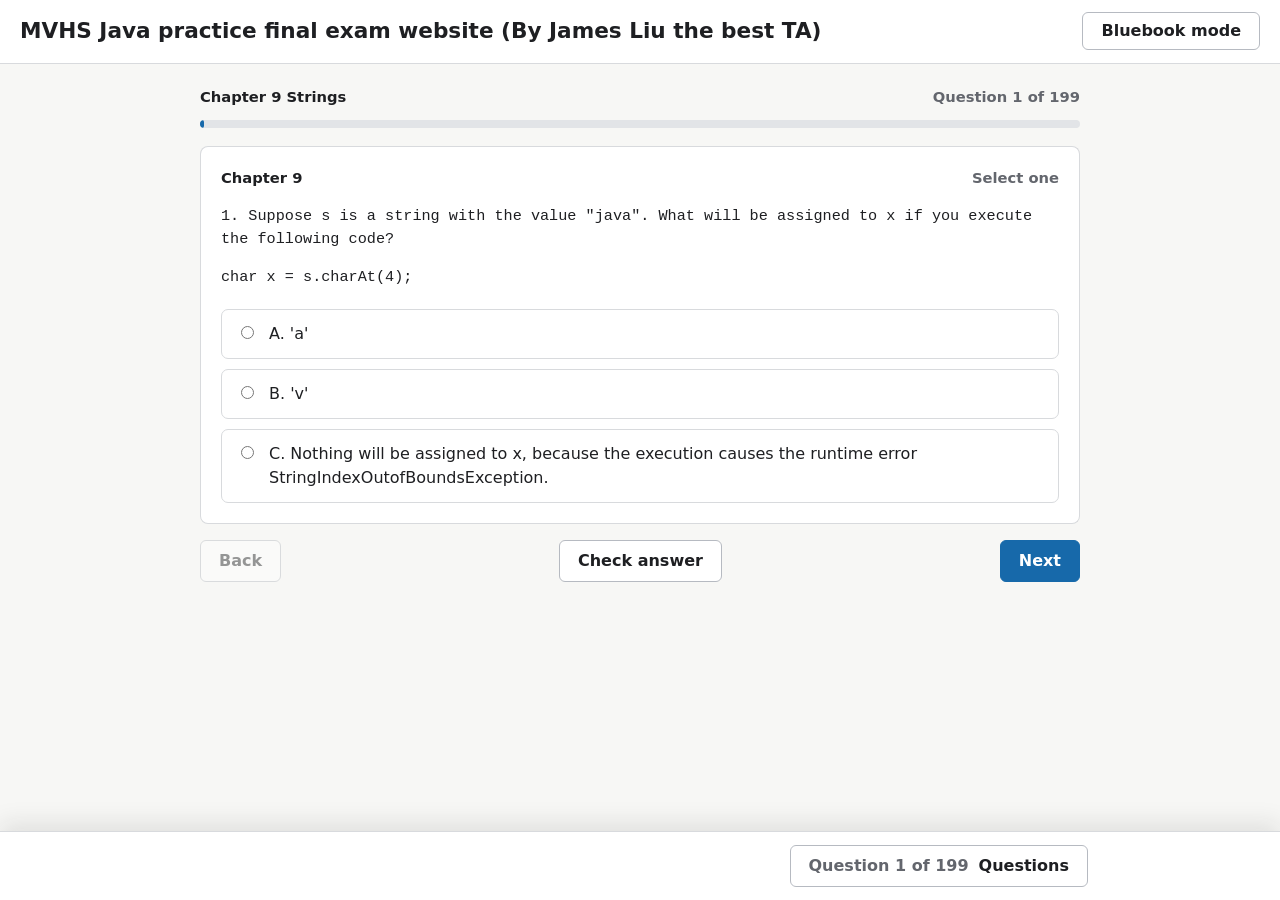
==== commit a07e2677: "Add quiz UI mode toggle" ====
--- a/index.html
+++ b/index.html
@@ -6,11 +6,21 @@
     <title>MVHS Java Practice Final Exam</title>
     <link rel="stylesheet" href="./styles.css" />
   </head>
-  <body>
+  <body data-ui-mode="classic">
     <div class="exam-shell">
       <header class="site-header">
         <div class="header-left">
-          <h1>Java Final Exam Practice Website by James Liu the best TA</h1>
+          <h1>MVHS Java practice final exam website (By James Liu the best TA)</h1>
+        </div>
+        <div class="header-actions">
+          <button
+            id="ui-mode-toggle"
+            class="ui-mode-toggle secondary"
+            type="button"
+            aria-pressed="false"
+          >
+            <span id="ui-mode-toggle-label">Bluebook mode</span>
+          </button>
         </div>
       </header>
 
@@ -73,6 +83,18 @@
               <p id="feedback" class="feedback" hidden></p>
             </article>
           </div>
+
+          <div id="inline-actions-mount" class="inline-actions-mount">
+            <div id="quiz-actions" class="actions">
+              <button id="previous-button" type="button" class="secondary">
+                Back
+              </button>
+              <button id="check-button" type="button" class="secondary">
+                Check answer
+              </button>
+              <button id="next-button" type="button">Next</button>
+            </div>
+          </div>
         </section>
 
         <section id="dashboard-view" class="dashboard-view" hidden>
@@ -116,7 +138,7 @@
         </section>
 
         <div class="jump-bar">
-          <span class="student-name">James Liu</span>
+          <span class="student-name">:)</span>
 
           <button
             id="jump-toggle"
@@ -129,15 +151,7 @@
             <span id="jump-toggle-label" aria-hidden="true"></span>
           </button>
 
-          <div class="actions">
-            <button id="previous-button" type="button" class="secondary">
-              Back
-            </button>
-            <button id="check-button" type="button" class="secondary">
-              Check answer
-            </button>
-            <button id="next-button" type="button">Next</button>
-          </div>
+          <div id="dock-actions-mount" class="dock-actions-mount"></div>
         </div>
       </nav>
     </div>
--- a/styles.css
+++ b/styles.css
@@ -1,29 +1,51 @@
 :root {
   color-scheme: light;
+  --page: #f7f7f5;
+  --panel: #ffffff;
+  --text: #1e1f22;
+  --heading: #1e1f22;
+  --muted: #63666d;
+  --subtle: #8b909a;
+  --line: #d8dadd;
+  --strong-line: #b6bac1;
+  --accent: #1769aa;
+  --accent-dark: #0f4d80;
+  --blue: #1769aa;
+  --blue-dark: #0f4d80;
+  --blue-ring: #79b7ff;
+  --chrome: #ffffff;
+  --tool: #eeeeef;
+  --soft: #f5f6f8;
+  --correct-bg: #eaf6ee;
+  --correct-line: #4f9d65;
+  --correct-text: #266b39;
+  --wrong-bg: #fff0ef;
+  --wrong-line: #cf5a4d;
+  --wrong-text: #9b3028;
+  --shadow: 0 16px 40px rgb(20 24 32 / 10%);
+  --header-height: 82px;
+  --desktop-dock-height: 91px;
+}
+
+body[data-ui-mode="bluebook"] {
   --page: #ffffff;
   --chrome: #e9f1fc;
   --chrome-strong: #dce8f7;
-  --navy: #151a64;
   --blue: #3154d4;
   --blue-dark: #243fb2;
-  --blue-ring: #79b7ff;
+  --accent: #3154d4;
+  --accent-dark: #243fb2;
   --text: #24262b;
   --heading: #17191d;
   --muted: #5f6470;
-  --subtle: #8b909a;
   --line: #d5d8df;
   --strong-line: #787d86;
-  --soft: #f5f6f8;
-  --tool: #eeeeef;
   --correct-bg: #eef8f2;
   --correct-line: #4f9662;
   --correct-text: #2d6a3d;
   --wrong-bg: #fff1ef;
   --wrong-line: #c75245;
   --wrong-text: #92352d;
-  --shadow: 0 16px 40px rgb(20 24 32 / 10%);
-  --header-height: 82px;
-  --desktop-dock-height: 91px;
 }
 
 * {
@@ -40,11 +62,9 @@
   background: var(--page);
   color: var(--text);
   font-family:
-    -apple-system, BlinkMacSystemFont, "Segoe UI", Roboto, Helvetica, Arial,
+    Inter, ui-sans-serif, system-ui, -apple-system, BlinkMacSystemFont, "Segoe UI",
     sans-serif;
   line-height: 1.5;
-  -webkit-font-smoothing: antialiased;
-  text-rendering: optimizeLegibility;
 }
 
 [hidden] {
@@ -57,6 +77,526 @@
 }
 
 button {
+  min-height: 42px;
+  border: 1px solid var(--accent);
+  border-radius: 6px;
+  background: var(--accent);
+  color: #ffffff;
+  cursor: pointer;
+  font-weight: 650;
+  padding: 0 18px;
+}
+
+button:hover {
+  background: var(--accent-dark);
+  border-color: var(--accent-dark);
+}
+
+button:disabled {
+  cursor: not-allowed;
+  opacity: 0.45;
+}
+
+button:focus-visible,
+.choice:focus-within,
+.question-pill:focus-visible,
+.strike-button:focus-visible {
+  outline: 3px solid var(--blue-ring);
+  outline-offset: 3px;
+}
+
+button.secondary {
+  background: #ffffff;
+  color: var(--text);
+  border-color: var(--strong-line);
+}
+
+button.secondary:hover {
+  background: #f0f1f2;
+  border-color: #989da6;
+}
+
+.exam-shell {
+  min-height: 100vh;
+  background: var(--page);
+}
+
+.site-header {
+  display: grid;
+  grid-template-columns: minmax(0, 1fr) auto;
+  align-items: center;
+  gap: 16px;
+  border-bottom: 1px solid var(--line);
+  background: var(--panel);
+  padding: 0 20px;
+}
+
+.header-left {
+  min-width: 0;
+}
+
+.header-left h1 {
+  margin: 0;
+  max-width: 920px;
+  padding: 18px 0;
+  font-size: clamp(1.05rem, 2vw, 1.35rem);
+  font-weight: 700;
+  letter-spacing: 0;
+  line-height: 1.25;
+}
+
+.header-actions {
+  display: flex;
+  justify-content: flex-end;
+}
+
+.ui-mode-toggle {
+  display: inline-flex;
+  align-items: center;
+  justify-content: center;
+  gap: 8px;
+  min-height: 38px;
+  white-space: nowrap;
+}
+
+.page {
+  width: min(920px, 100%);
+  margin: 0 auto;
+  padding: 22px 20px 112px;
+}
+
+.quiz-meta,
+.question-heading,
+.actions,
+.dashboard-header {
+  display: flex;
+  align-items: center;
+  justify-content: space-between;
+  gap: 12px;
+}
+
+.quiz-meta,
+.question-heading {
+  color: var(--muted);
+  font-size: 0.92rem;
+  font-weight: 650;
+}
+
+.exam-workspace {
+  display: block;
+  min-height: auto;
+  border: 0;
+  background: transparent;
+}
+
+.prompt-pane {
+  display: block;
+  padding: 0;
+}
+
+.prompt-content {
+  max-width: none;
+  border: 1px solid var(--line);
+  border-bottom: 0;
+  border-radius: 8px 8px 0 0;
+  background: var(--panel);
+  padding: 20px 20px 0;
+}
+
+body[data-ui-mode="classic"] .prompt-content {
+  display: flow-root;
+}
+
+#chapter-label,
+#section-label {
+  color: var(--text);
+  font-weight: 750;
+}
+
+#question-count,
+#question-mode {
+  color: var(--muted);
+  font-weight: 650;
+  text-align: right;
+}
+
+.progress-track {
+  height: 8px;
+  margin: 12px 0 18px;
+  overflow: hidden;
+  border-radius: 999px;
+  background: #e2e4e7;
+}
+
+.progress-fill {
+  height: 100%;
+  width: 0;
+  border-radius: inherit;
+  background: var(--accent);
+  transition: width 160ms ease;
+}
+
+.workspace-divider,
+.answer-toolbar,
+.answer-instructions,
+.dashboard-eyebrow,
+.student-name,
+.choice-letter,
+.strike-button {
+  display: none;
+}
+
+.question-panel {
+  display: block;
+  border: 1px solid var(--line);
+  border-top: 0;
+  border-radius: 0 0 8px 8px;
+  background: var(--panel);
+  padding: 0 20px 20px;
+}
+
+.question-text {
+  margin: 16px 0 20px;
+  color: var(--text);
+  font-family:
+    ui-monospace, SFMono-Regular, Menlo, Monaco, Consolas, "Liberation Mono",
+    monospace;
+  font-size: 0.95rem;
+  line-height: 1.5;
+}
+
+.question-text p {
+  margin: 0 0 1em;
+  white-space: pre-wrap;
+  word-break: break-word;
+  overflow-wrap: anywhere;
+}
+
+.question-text p:last-child {
+  margin-bottom: 0;
+}
+
+.code-block {
+  margin: 0 0 1em;
+  max-width: 100%;
+  overflow-x: auto;
+  color: inherit;
+  font: inherit;
+  white-space: pre-wrap;
+}
+
+.choices {
+  display: grid;
+  gap: 10px;
+  margin: 0;
+  padding: 0;
+  border: 0;
+}
+
+.choice-row {
+  display: block;
+}
+
+.choice {
+  display: grid;
+  grid-template-columns: auto 1fr;
+  gap: 12px;
+  align-items: start;
+  min-height: 44px;
+  border: 1px solid var(--line);
+  border-radius: 7px;
+  background: #ffffff;
+  cursor: pointer;
+  padding: 12px 14px;
+}
+
+.choice:hover {
+  border-color: var(--strong-line);
+}
+
+.choice input {
+  margin-top: 4px;
+}
+
+.choice-prefix {
+  display: inline;
+}
+
+.choice-text {
+  min-width: 0;
+  white-space: pre-wrap;
+  overflow-wrap: anywhere;
+  color: var(--text);
+  font: inherit;
+}
+
+.choice.correct {
+  border-color: var(--correct-line);
+  background: var(--correct-bg);
+}
+
+.choice.wrong {
+  border-color: var(--wrong-line);
+  background: var(--wrong-bg);
+}
+
+.feedback {
+  margin: 16px 0 0;
+  border-top: 1px solid var(--line);
+  padding-top: 14px;
+  font-weight: 650;
+}
+
+.feedback.correct {
+  color: var(--correct-text);
+}
+
+.feedback.wrong {
+  color: var(--wrong-text);
+}
+
+.inline-actions-mount {
+  margin-top: 16px;
+}
+
+.actions {
+  margin-top: 0;
+}
+
+.dashboard-view {
+  width: 100%;
+}
+
+.dashboard-header {
+  margin-bottom: 18px;
+}
+
+.dashboard-header h2,
+.summary-section h3 {
+  margin: 0;
+}
+
+.stats {
+  display: grid;
+  grid-template-columns: repeat(4, minmax(0, 1fr));
+  gap: 12px;
+}
+
+.stat,
+.chapter-row,
+.missed-item {
+  border: 1px solid var(--line);
+  border-radius: 8px;
+  background: var(--panel);
+}
+
+.stat {
+  padding: 14px;
+}
+
+.stat-value {
+  display: block;
+  font-size: 1.7rem;
+  font-weight: 750;
+  line-height: 1.1;
+}
+
+.stat-label {
+  color: var(--muted);
+  font-size: 0.9rem;
+}
+
+.summary-section {
+  margin-top: 24px;
+}
+
+.chapter-summary,
+.missed-list {
+  display: grid;
+  gap: 10px;
+  margin-top: 10px;
+}
+
+.chapter-row {
+  display: grid;
+  grid-template-columns: 1fr auto;
+  gap: 10px;
+  padding: 12px 14px;
+}
+
+.chapter-score {
+  color: var(--muted);
+  font-weight: 650;
+}
+
+.missed-item {
+  padding: 14px;
+}
+
+.missed-item strong {
+  display: block;
+  margin-bottom: 6px;
+}
+
+.missed-item p {
+  margin: 6px 0;
+}
+
+.empty-state {
+  color: var(--muted);
+}
+
+.jump-backdrop {
+  position: fixed;
+  inset: 0;
+  z-index: 20;
+  background: rgb(30 31 34 / 18%);
+}
+
+.jump-dock {
+  position: fixed;
+  right: 0;
+  bottom: 0;
+  left: 0;
+  z-index: 30;
+  border-top: 1px solid var(--line);
+  background: rgb(255 255 255 / 96%);
+  box-shadow: 0 -8px 24px rgb(30 31 34 / 10%);
+}
+
+.jump-bar,
+.jump-panel {
+  width: min(920px, calc(100% - 28px));
+  margin: 0 auto;
+}
+
+.jump-bar {
+  display: flex;
+  align-items: center;
+  justify-content: flex-end;
+  gap: 12px;
+  min-height: 68px;
+}
+
+.question-pill {
+  display: inline-flex;
+  align-items: center;
+  justify-content: center;
+  gap: 10px;
+  min-height: 42px;
+  border: 1px solid var(--strong-line);
+  border-radius: 6px;
+  background: #ffffff;
+  color: var(--text);
+  padding: 0 18px;
+}
+
+.question-pill:hover {
+  background: #f0f1f2;
+  border-color: #989da6;
+  color: var(--text);
+}
+
+#jump-current {
+  color: var(--muted);
+  font-weight: 650;
+}
+
+#jump-toggle-label {
+  color: var(--text);
+  font-size: inherit;
+  font-weight: 650;
+}
+
+.jump-panel {
+  max-height: min(58vh, 520px);
+  overflow: auto;
+  padding: 16px 0 8px;
+}
+
+.jump-panel-header {
+  display: flex;
+  align-items: center;
+  justify-content: space-between;
+  gap: 12px;
+  margin-bottom: 12px;
+  color: var(--muted);
+  font-size: 0.95rem;
+}
+
+.jump-grid {
+  display: grid;
+  grid-template-columns: repeat(auto-fill, minmax(44px, 1fr));
+  gap: 8px;
+}
+
+.jump-chapter {
+  grid-column: 1 / -1;
+  margin: 12px 0 0;
+  color: var(--muted);
+  font-size: 0.9rem;
+  font-weight: 750;
+}
+
+.jump-chapter:first-child {
+  margin-top: 0;
+}
+
+.jump-question {
+  min-height: 38px;
+  border-color: var(--strong-line);
+  background: #ffffff;
+  color: var(--text);
+  padding: 0;
+  font-size: 0.9rem;
+}
+
+.jump-question:hover {
+  border-color: var(--accent);
+  background: #edf5fc;
+  color: var(--text);
+}
+
+.jump-question.current {
+  border-color: var(--accent);
+  background: var(--accent);
+  color: #ffffff;
+}
+
+.jump-question.answered {
+  border-color: #8aa7bd;
+  background: #eaf3f9;
+}
+
+.jump-question.correct {
+  border-color: var(--correct-line);
+  background: var(--correct-bg);
+  color: var(--text);
+}
+
+.jump-question.wrong {
+  border-color: var(--wrong-line);
+  background: var(--wrong-bg);
+  color: var(--text);
+}
+
+.jump-question.current.correct,
+.jump-question.current.wrong,
+.jump-question.current.answered {
+  border-color: var(--accent);
+  background: var(--accent);
+  color: #ffffff;
+}
+
+body[data-ui-mode="bluebook"] {
+  font-family:
+    -apple-system, BlinkMacSystemFont, "Segoe UI", Roboto, Helvetica, Arial,
+    sans-serif;
+  -webkit-font-smoothing: antialiased;
+  text-rendering: optimizeLegibility;
+}
+
+body[data-ui-mode="bluebook"] button {
   display: inline-flex;
   align-items: center;
   justify-content: center;
@@ -65,7 +605,6 @@
   border-radius: 999px;
   background: var(--blue);
   color: #ffffff;
-  cursor: pointer;
   font-size: 0.96rem;
   font-weight: 700;
   line-height: 1;
@@ -77,83 +616,59 @@
     color 140ms ease;
 }
 
-button:hover {
+body[data-ui-mode="bluebook"] button:hover {
   background: var(--blue-dark);
   border-color: var(--blue-dark);
 }
 
-button:disabled {
-  cursor: not-allowed;
-  opacity: 0.45;
-}
-
-button:focus-visible,
-.choice:focus-within,
-.question-pill:focus-visible,
-.strike-button:focus-visible {
-  outline: 3px solid var(--blue-ring);
-  outline-offset: 3px;
-}
-
-button.secondary {
+body[data-ui-mode="bluebook"] button.secondary {
   background: #ffffff;
   color: var(--blue);
   border-color: var(--blue);
 }
 
-button.secondary:hover {
+body[data-ui-mode="bluebook"] button.secondary:hover {
   background: #eff5ff;
   border-color: var(--blue-dark);
   color: var(--blue-dark);
 }
 
-.exam-shell {
-  min-height: 100vh;
-  background: var(--page);
-}
-
-.site-header {
+body[data-ui-mode="bluebook"] .site-header {
   display: flex;
   align-items: center;
+  justify-content: space-between;
   min-height: var(--header-height);
   padding: 18px 42px 16px;
   background: var(--chrome);
   border-bottom: 3px solid #111111;
 }
 
-.header-left {
-  min-width: 0;
-}
-
-.header-left h1 {
-  margin: 0;
+body[data-ui-mode="bluebook"] .header-left h1 {
+  max-width: none;
+  padding: 0;
   color: var(--heading);
   font-size: clamp(1.15rem, 2vw, 1.6rem);
   font-weight: 800;
   line-height: 1.15;
 }
 
-.mark-button {
-  border: 0;
-  background: transparent;
-  color: var(--text);
-  box-shadow: none;
-}
-
-.mark-button:hover {
-  background: transparent;
-  color: #000000;
-}
-
-.page {
+body[data-ui-mode="bluebook"] .ui-mode-toggle {
+  min-height: 42px;
+  border-radius: 8px;
+  padding-inline: 16px;
+}
+
+body[data-ui-mode="bluebook"] .page {
+  width: auto;
+  margin: 0;
   padding: 0 0 var(--desktop-dock-height);
 }
 
-.quiz-view {
+body[data-ui-mode="bluebook"] .quiz-view {
   min-height: calc(100vh - var(--header-height) - var(--desktop-dock-height));
 }
 
-.exam-workspace {
+body[data-ui-mode="bluebook"] .exam-workspace {
   display: grid;
   grid-template-columns: minmax(0, 1fr) 12px minmax(0, 1fr);
   min-height: calc(100vh - var(--header-height) - var(--desktop-dock-height));
@@ -162,62 +677,66 @@
   background: #ffffff;
 }
 
-.prompt-pane,
-.question-panel {
+body[data-ui-mode="bluebook"] .prompt-pane,
+body[data-ui-mode="bluebook"] .question-panel {
   min-width: 0;
   padding: clamp(28px, 4vw, 54px) clamp(28px, 4.8vw, 72px);
 }
 
-.prompt-pane {
+body[data-ui-mode="bluebook"] .prompt-pane {
   display: flex;
   flex-direction: column;
 }
 
-.quiz-meta,
-.question-heading {
-  display: flex;
-  align-items: center;
-  justify-content: space-between;
+body[data-ui-mode="bluebook"] .prompt-content {
+  max-width: 760px;
+  border: 0;
+  border-radius: 0;
+  padding: 0;
+}
+
+body[data-ui-mode="bluebook"] .quiz-meta,
+body[data-ui-mode="bluebook"] .question-heading {
   gap: 16px;
-  color: var(--muted);
   font-size: 0.95rem;
   font-weight: 750;
 }
 
-#chapter-label,
-#section-label {
+body[data-ui-mode="bluebook"] #chapter-label,
+body[data-ui-mode="bluebook"] #section-label {
   color: var(--heading);
   font-weight: 800;
 }
 
-#question-count,
-#question-mode {
-  color: var(--muted);
+body[data-ui-mode="bluebook"] #question-count,
+body[data-ui-mode="bluebook"] #question-mode {
   font-weight: 700;
-  text-align: right;
-}
-
-.progress-track {
-  height: 8px;
+}
+
+body[data-ui-mode="bluebook"] .progress-track {
   margin: 16px 0 38px;
-  overflow: hidden;
-  border-radius: 999px;
   background: #e2e5ea;
 }
 
-.progress-fill {
-  height: 100%;
-  width: 0;
-  border-radius: inherit;
+body[data-ui-mode="bluebook"] .progress-fill {
   background: var(--blue);
-  transition: width 160ms ease;
-}
-
-.prompt-content {
-  max-width: 760px;
-}
-
-.question-text {
+}
+
+body[data-ui-mode="bluebook"] .workspace-divider {
+  display: block;
+  background: #777b82;
+  margin-bottom: -3px;
+}
+
+body[data-ui-mode="bluebook"] .question-panel {
+  display: flex;
+  flex-direction: column;
+  border: 0;
+  border-radius: 0;
+  background: #ffffff;
+}
+
+body[data-ui-mode="bluebook"] .question-text {
   margin-top: 34px;
   color: #26272b;
   font-family: Georgia, "Times New Roman", serif;
@@ -226,12 +745,11 @@
   line-height: 1.52;
 }
 
-.question-text p {
+body[data-ui-mode="bluebook"] .question-text p {
   margin: 0 0 22px;
-  overflow-wrap: anywhere;
-}
-
-.code-block {
+}
+
+body[data-ui-mode="bluebook"] .code-block {
   margin: 22px 0;
   max-width: 100%;
   overflow-x: auto;
@@ -247,18 +765,7 @@
   white-space: pre;
 }
 
-.workspace-divider {
-  background: #777b82;
-  margin-bottom: -3px;
-}
-
-.question-panel {
-  display: flex;
-  flex-direction: column;
-  background: #ffffff;
-}
-
-.answer-toolbar {
+body[data-ui-mode="bluebook"] .answer-toolbar {
   display: grid;
   grid-template-columns: auto 1fr;
   align-items: center;
@@ -269,7 +776,7 @@
   background: var(--tool);
 }
 
-.question-number {
+body[data-ui-mode="bluebook"] .question-number {
   display: inline-flex;
   align-items: center;
   justify-content: center;
@@ -281,17 +788,26 @@
   font-weight: 900;
 }
 
-.mark-button {
+body[data-ui-mode="bluebook"] .mark-button {
   justify-self: start;
   gap: 10px;
   min-height: 44px;
+  border: 0;
+  border-radius: 5px;
+  background: transparent;
+  color: var(--text);
+  box-shadow: none;
   padding: 0 10px;
-  border-radius: 5px;
   font-size: 1rem;
   font-weight: 650;
 }
 
-.bookmark-icon {
+body[data-ui-mode="bluebook"] .mark-button:hover {
+  background: transparent;
+  color: #000000;
+}
+
+body[data-ui-mode="bluebook"] .bookmark-icon {
   width: 18px;
   height: 24px;
   flex: 0 0 auto;
@@ -299,11 +815,12 @@
   overflow: visible;
 }
 
-.mark-button.marked {
+body[data-ui-mode="bluebook"] .mark-button.marked {
   color: var(--blue);
 }
 
-.answer-instructions {
+body[data-ui-mode="bluebook"] .answer-instructions {
+  display: block;
   margin: 0 0 22px;
   color: #202124;
   font-family: Georgia, "Times New Roman", serif;
@@ -312,22 +829,18 @@
   line-height: 1.35;
 }
 
-.choices {
-  display: grid;
+body[data-ui-mode="bluebook"] .choices {
   gap: 17px;
-  margin: 0;
-  padding: 0;
-  border: 0;
-}
-
-.choice-row {
+}
+
+body[data-ui-mode="bluebook"] .choice-row {
   display: grid;
   grid-template-columns: minmax(0, 1fr) 44px;
   align-items: center;
   gap: 16px;
 }
 
-.choice {
+body[data-ui-mode="bluebook"] .choice {
   position: relative;
   display: grid;
   grid-template-columns: 42px minmax(0, 1fr);
@@ -337,7 +850,6 @@
   border: 2px solid #74777d;
   border-radius: 8px;
   background: #ffffff;
-  cursor: pointer;
   padding: 12px 22px 12px 16px;
   transition:
     border-color 140ms ease,
@@ -345,77 +857,18 @@
     background 140ms ease;
 }
 
-.strike-button {
-  position: relative;
-  min-width: 38px;
-  min-height: 38px;
-  border: 0;
-  border-radius: 50%;
-  background: transparent;
-  color: #333741;
-  padding: 0;
-  font-size: 1rem;
-  font-weight: 850;
-}
-
-.strike-button:hover {
-  background: #eef2f8;
-  color: #111318;
-}
-
-.strike-button span {
-  display: inline-flex;
-  align-items: center;
-  justify-content: center;
-  width: 28px;
-  height: 28px;
-  border: 2px solid currentColor;
-  border-radius: 50%;
-  line-height: 1;
-}
-
-.strike-button::after {
-  content: "";
-  position: absolute;
-  left: 4px;
-  right: 4px;
-  top: 50%;
-  height: 2px;
-  background: currentColor;
-  transform: translateY(-50%);
-}
-
-.strike-button[aria-pressed="true"] {
-  color: var(--blue);
-}
-
-.choice-row.eliminated .choice {
-  border-color: #a8adb6;
-  background: #f2f4f7;
-}
-
-.choice-row.eliminated .choice-letter,
-.choice-row.eliminated .choice-text {
-  opacity: 0.55;
-}
-
-.choice-row.eliminated .choice-text {
-  text-decoration: line-through;
-  text-decoration-thickness: 2px;
-}
-
-.choice:hover {
+body[data-ui-mode="bluebook"] .choice:hover {
   border-color: #22252b;
   background: #fbfcff;
 }
 
-.choice input {
+body[data-ui-mode="bluebook"] .choice input {
   position: absolute;
   opacity: 0;
   pointer-events: none;
 }
 
-.choice-letter {
+body[data-ui-mode="bluebook"] .choice-letter {
   display: inline-flex;
   align-items: center;
   justify-content: center;
@@ -429,88 +882,137 @@
   line-height: 1;
 }
 
-.choice-text {
-  min-width: 0;
-  white-space: pre-wrap;
-  overflow-wrap: anywhere;
+body[data-ui-mode="bluebook"] .choice-prefix {
+  display: none;
+}
+
+body[data-ui-mode="bluebook"] .choice-text {
   color: #25272c;
   font-family: Georgia, "Times New Roman", serif;
   font-size: clamp(1.05rem, 1.25vw, 1.24rem);
   line-height: 1.42;
 }
 
-.choice.selected {
+body[data-ui-mode="bluebook"] .strike-button {
+  position: relative;
+  display: inline-flex;
+  min-width: 38px;
+  min-height: 38px;
+  border: 0;
+  border-radius: 50%;
+  background: transparent;
+  color: #333741;
+  padding: 0;
+  font-size: 1rem;
+  font-weight: 850;
+}
+
+body[data-ui-mode="bluebook"] .strike-button:hover {
+  background: #eef2f8;
+  color: #111318;
+}
+
+body[data-ui-mode="bluebook"] .strike-button span {
+  display: inline-flex;
+  align-items: center;
+  justify-content: center;
+  width: 28px;
+  height: 28px;
+  border: 2px solid currentColor;
+  border-radius: 50%;
+  line-height: 1;
+}
+
+body[data-ui-mode="bluebook"] .strike-button::after {
+  content: "";
+  position: absolute;
+  left: 4px;
+  right: 4px;
+  top: 50%;
+  height: 2px;
+  background: currentColor;
+  transform: translateY(-50%);
+}
+
+body[data-ui-mode="bluebook"] .strike-button[aria-pressed="true"] {
+  color: var(--blue);
+}
+
+body[data-ui-mode="bluebook"] .choice-row.eliminated .choice {
+  border-color: #a8adb6;
+  background: #f2f4f7;
+}
+
+body[data-ui-mode="bluebook"] .choice-row.eliminated .choice-letter,
+body[data-ui-mode="bluebook"] .choice-row.eliminated .choice-text {
+  opacity: 0.55;
+}
+
+body[data-ui-mode="bluebook"] .choice-row.eliminated .choice-text {
+  text-decoration: line-through;
+  text-decoration-thickness: 2px;
+}
+
+body[data-ui-mode="bluebook"] .choice.selected {
   border-color: var(--blue);
   box-shadow:
     0 0 0 2px #ffffff,
     0 0 0 6px var(--blue-ring);
 }
 
-.choice.selected .choice-letter {
+body[data-ui-mode="bluebook"] .choice.selected .choice-letter {
   border-color: var(--blue);
   background: var(--blue);
   color: #ffffff;
 }
 
-.choice.correct {
+body[data-ui-mode="bluebook"] .choice.correct {
   border-color: var(--correct-line);
   background: var(--correct-bg);
   box-shadow: inset 0 0 0 1px rgb(79 150 98 / 22%);
 }
 
-.choice.correct .choice-letter {
+body[data-ui-mode="bluebook"] .choice.correct .choice-letter {
   border-color: var(--correct-line);
   background: var(--correct-line);
   color: #ffffff;
 }
 
-.choice.wrong {
+body[data-ui-mode="bluebook"] .choice.wrong {
   border-color: var(--wrong-line);
   background: var(--wrong-bg);
 }
 
-.choice.wrong .choice-letter {
+body[data-ui-mode="bluebook"] .choice.wrong .choice-letter {
   border-color: var(--wrong-line);
   background: var(--wrong-line);
   color: #ffffff;
 }
 
-.choice.wrong .choice-text {
+body[data-ui-mode="bluebook"] .choice.wrong .choice-text {
   color: var(--wrong-text);
 }
 
-.feedback {
+body[data-ui-mode="bluebook"] .feedback {
   margin: 24px 0 0;
-  border-top: 1px solid var(--line);
   padding-top: 18px;
   color: var(--text);
   font-size: 1rem;
   font-weight: 800;
 }
 
-.feedback.correct {
-  color: var(--correct-text);
-}
-
-.feedback.wrong {
-  color: var(--wrong-text);
-}
-
-.dashboard-view {
+body[data-ui-mode="bluebook"] .dashboard-view {
   width: min(1120px, calc(100% - 48px));
   margin: 36px auto 0;
   padding-bottom: 36px;
 }
 
-.dashboard-header {
-  display: flex;
-  align-items: center;
-  justify-content: space-between;
+body[data-ui-mode="bluebook"] .dashboard-header {
   gap: 18px;
   margin-bottom: 24px;
 }
 
-.dashboard-eyebrow {
+body[data-ui-mode="bluebook"] .dashboard-eyebrow {
   display: block;
   margin-bottom: 4px;
   color: var(--muted);
@@ -519,129 +1021,95 @@
   text-transform: uppercase;
 }
 
-.dashboard-header h2,
-.summary-section h3 {
-  margin: 0;
+body[data-ui-mode="bluebook"] .dashboard-header h2,
+body[data-ui-mode="bluebook"] .summary-section h3 {
   color: var(--heading);
 }
 
-.dashboard-header h2 {
+body[data-ui-mode="bluebook"] .dashboard-header h2 {
   font-size: clamp(1.8rem, 3vw, 2.5rem);
   line-height: 1.1;
 }
 
-.stats {
-  display: grid;
-  grid-template-columns: repeat(4, minmax(0, 1fr));
+body[data-ui-mode="bluebook"] .stats {
   gap: 14px;
 }
 
-.stat,
-.chapter-row,
-.missed-item {
-  border: 1px solid var(--line);
-  border-radius: 8px;
+body[data-ui-mode="bluebook"] .stat,
+body[data-ui-mode="bluebook"] .chapter-row,
+body[data-ui-mode="bluebook"] .missed-item {
   background: #ffffff;
   box-shadow: 0 12px 32px rgb(20 24 32 / 7%);
 }
 
-.stat {
+body[data-ui-mode="bluebook"] .stat {
   padding: 20px;
 }
 
-.stat-value {
-  display: block;
+body[data-ui-mode="bluebook"] .stat-value {
   color: var(--heading);
   font-size: 1.9rem;
   font-weight: 850;
-  line-height: 1.1;
-}
-
-.stat-label {
-  color: var(--muted);
-  font-size: 0.9rem;
+}
+
+body[data-ui-mode="bluebook"] .stat-label {
   font-weight: 700;
 }
 
-.summary-section {
+body[data-ui-mode="bluebook"] .summary-section {
   margin-top: 28px;
 }
 
-.chapter-summary,
-.missed-list {
-  display: grid;
-  gap: 10px;
+body[data-ui-mode="bluebook"] .chapter-summary,
+body[data-ui-mode="bluebook"] .missed-list {
   margin-top: 12px;
 }
 
-.chapter-row {
-  display: grid;
+body[data-ui-mode="bluebook"] .chapter-row {
   grid-template-columns: minmax(0, 1fr) auto;
   gap: 12px;
   padding: 15px 17px;
 }
 
-.chapter-score {
-  color: var(--muted);
+body[data-ui-mode="bluebook"] .chapter-score {
   font-weight: 750;
 }
 
-.missed-item {
+body[data-ui-mode="bluebook"] .missed-item {
   padding: 17px;
 }
 
-.missed-item strong {
-  display: block;
-  margin-bottom: 7px;
-}
-
-.missed-item p {
-  margin: 6px 0;
-}
-
-.empty-state {
-  color: var(--muted);
-}
-
-.jump-backdrop {
-  position: fixed;
-  inset: 0;
-  z-index: 20;
+body[data-ui-mode="bluebook"] .jump-backdrop {
   background: rgb(0 0 0 / 14%);
 }
 
-.jump-dock {
-  position: fixed;
-  right: 0;
-  bottom: 0;
-  left: 0;
-  z-index: 30;
+body[data-ui-mode="bluebook"] .jump-dock {
   border-top: 1px solid #d2dcec;
   background: var(--chrome);
   box-shadow: 0 -8px 28px rgb(24 29 43 / 12%);
 }
 
-.jump-bar,
-.jump-panel {
+body[data-ui-mode="bluebook"] .jump-bar,
+body[data-ui-mode="bluebook"] .jump-panel {
   width: min(1880px, calc(100% - 84px));
-  margin: 0 auto;
-}
-
-.jump-bar {
+}
+
+body[data-ui-mode="bluebook"] .jump-bar {
   display: grid;
   grid-template-columns: minmax(160px, 1fr) auto minmax(280px, 1fr);
-  align-items: center;
+  justify-content: stretch;
   gap: 18px;
   min-height: 90px;
 }
 
-.student-name {
+body[data-ui-mode="bluebook"] .student-name {
+  display: inline;
   color: #20242b;
   font-size: 1.05rem;
   font-weight: 850;
 }
 
-.question-pill {
+body[data-ui-mode="bluebook"] .question-pill {
   gap: 10px;
   min-height: 48px;
   border: 0;
@@ -652,43 +1120,54 @@
   box-shadow: 0 1px 2px rgb(0 0 0 / 22%);
 }
 
-.question-pill:hover {
+body[data-ui-mode="bluebook"] .question-pill:hover {
   background: #111111;
-}
-
-#jump-current {
+  color: #ffffff;
+}
+
+body[data-ui-mode="bluebook"] #jump-current {
   color: #ffffff;
   font-weight: 850;
 }
 
-#jump-toggle-label {
+body[data-ui-mode="bluebook"] #jump-toggle-label {
   width: 10px;
   height: 10px;
   border-right: 2px solid currentColor;
   border-bottom: 2px solid currentColor;
+  color: #ffffff;
   font-size: 0;
   transform: rotate(225deg) translate(-1px, -1px);
 }
 
-.question-pill[aria-expanded="true"] #jump-toggle-label {
+body[data-ui-mode="bluebook"] .question-pill[aria-expanded="true"] #jump-toggle-label {
   transform: rotate(45deg) translate(-2px, -2px);
 }
 
-.actions {
+body[data-ui-mode="bluebook"] .dock-actions-mount {
+  display: flex;
+  justify-content: flex-end;
+}
+
+body[data-ui-mode="bluebook"] .inline-actions-mount {
+  display: none;
+}
+
+body[data-ui-mode="bluebook"] .actions {
   display: flex;
   justify-content: flex-end;
   gap: 14px;
 }
 
-.actions button {
+body[data-ui-mode="bluebook"] .actions button {
   min-width: 112px;
 }
 
-#check-button {
+body[data-ui-mode="bluebook"] #check-button {
   min-width: 142px;
 }
 
-.jump-panel {
+body[data-ui-mode="bluebook"] .jump-panel {
   max-height: min(62vh, 590px);
   overflow: auto;
   margin-bottom: 0;
@@ -700,69 +1179,45 @@
   padding: 22px 24px 18px;
 }
 
-.jump-panel-header {
-  display: flex;
-  align-items: center;
-  justify-content: space-between;
-  gap: 12px;
+body[data-ui-mode="bluebook"] .jump-panel-header {
   margin-bottom: 16px;
-  color: var(--muted);
-  font-size: 0.95rem;
   font-weight: 700;
 }
 
-.jump-panel-header strong {
+body[data-ui-mode="bluebook"] .jump-panel-header strong {
   color: var(--heading);
   font-size: 1.05rem;
 }
 
-.jump-grid {
-  display: grid;
-  grid-template-columns: repeat(auto-fill, minmax(44px, 1fr));
-  gap: 8px;
-}
-
-.jump-chapter {
-  grid-column: 1 / -1;
+body[data-ui-mode="bluebook"] .jump-chapter {
   margin: 15px 0 2px;
-  color: var(--muted);
   font-size: 0.88rem;
   font-weight: 850;
 }
 
-.jump-chapter:first-child {
-  margin-top: 0;
-}
-
-.jump-question {
+body[data-ui-mode="bluebook"] .jump-question {
   position: relative;
   min-height: 40px;
   border-color: var(--strong-line);
   border-radius: 6px;
-  background: #ffffff;
-  color: var(--text);
-  padding: 0;
-  font-size: 0.9rem;
-}
-
-.jump-question:hover {
+}
+
+body[data-ui-mode="bluebook"] .jump-question:hover {
   border-color: var(--blue);
   background: #eef5ff;
-  color: var(--text);
-}
-
-.jump-question.current {
+}
+
+body[data-ui-mode="bluebook"] .jump-question.current {
   border-color: var(--blue);
   background: var(--blue);
-  color: #ffffff;
-}
-
-.jump-question.answered {
+}
+
+body[data-ui-mode="bluebook"] .jump-question.answered {
   border-color: #9aa2b0;
   background: #eff2f7;
 }
 
-.jump-question.marked::after {
+body[data-ui-mode="bluebook"] .jump-question.marked::after {
   content: "";
   position: absolute;
   top: 4px;
@@ -773,219 +1228,284 @@
   clip-path: polygon(0 0, 100% 0, 100% 100%, 50% 72%, 0 100%);
 }
 
-.jump-question.correct {
-  border-color: var(--correct-line);
-  background: var(--correct-bg);
-  color: var(--text);
-}
-
-.jump-question.wrong {
-  border-color: var(--wrong-line);
-  background: var(--wrong-bg);
+body[data-ui-mode="bluebook"] .jump-question.wrong {
   color: var(--wrong-text);
 }
 
-.jump-question.current.correct,
-.jump-question.current.wrong,
-.jump-question.current.answered {
+body[data-ui-mode="bluebook"] .jump-question.current.correct,
+body[data-ui-mode="bluebook"] .jump-question.current.wrong,
+body[data-ui-mode="bluebook"] .jump-question.current.answered {
   border-color: var(--blue);
   background: var(--blue);
   color: #ffffff;
 }
 
-@media (max-width: 1080px) {
+@media (max-width: 680px) {
   .site-header {
-    padding-inline: 26px;
-  }
-
-  .prompt-pane,
+    grid-template-columns: minmax(0, 1fr);
+    padding: 0 14px 14px;
+  }
+
+  .header-left h1 {
+    padding-bottom: 10px;
+  }
+
+  .header-actions {
+    justify-content: stretch;
+  }
+
+  .ui-mode-toggle {
+    width: 100%;
+  }
+
+  .page {
+    padding-inline: 14px;
+    padding-bottom: 124px;
+  }
+
+  .prompt-content {
+    padding: 16px 16px 0;
+  }
+
   .question-panel {
-    padding-inline: clamp(22px, 3vw, 38px);
+    padding: 0 16px 16px;
+  }
+
+  .stats {
+    grid-template-columns: repeat(2, minmax(0, 1fr));
+  }
+
+  .actions {
+    align-items: stretch;
+    flex-direction: column;
+  }
+
+  .actions button {
+    width: 100%;
+  }
+
+  .chapter-row {
+    grid-template-columns: 1fr;
   }
 
   .jump-bar,
   .jump-panel {
+    width: calc(100% - 24px);
+  }
+
+  .jump-panel {
+    max-height: 64vh;
+  }
+
+  .jump-grid {
+    grid-template-columns: repeat(auto-fill, minmax(40px, 1fr));
+  }
+}
+
+@media (max-width: 1080px) {
+  body[data-ui-mode="bluebook"] .site-header {
+    padding-inline: 26px;
+  }
+
+  body[data-ui-mode="bluebook"] .prompt-pane,
+  body[data-ui-mode="bluebook"] .question-panel {
+    padding-inline: clamp(22px, 3vw, 38px);
+  }
+
+  body[data-ui-mode="bluebook"] .jump-bar,
+  body[data-ui-mode="bluebook"] .jump-panel {
     width: calc(100% - 42px);
   }
 }
 
 @media (max-width: 900px) {
-  .site-header {
+  body[data-ui-mode="bluebook"] .site-header {
     min-height: 82px;
   }
 
-  .exam-workspace {
+  body[data-ui-mode="bluebook"] .exam-workspace {
     grid-template-columns: minmax(0, 1fr);
   }
 
-  .workspace-divider {
+  body[data-ui-mode="bluebook"] .workspace-divider {
     display: none;
   }
 
-  .prompt-pane {
+  body[data-ui-mode="bluebook"] .prompt-pane {
     border-bottom: 2px solid var(--line);
   }
 
-  .question-panel {
+  body[data-ui-mode="bluebook"] .question-panel {
     padding-top: 26px;
   }
 
-  .jump-bar {
+  body[data-ui-mode="bluebook"] .jump-bar {
     grid-template-columns: 1fr auto;
   }
 
-  .student-name {
+  body[data-ui-mode="bluebook"] .student-name {
     display: none;
   }
 
-  .actions {
+  body[data-ui-mode="bluebook"] .actions {
     gap: 10px;
   }
 
-  .actions button {
+  body[data-ui-mode="bluebook"] .actions button {
     min-width: 96px;
     padding-inline: 18px;
   }
 
-  #check-button {
+  body[data-ui-mode="bluebook"] #check-button {
     min-width: 124px;
   }
 }
 
 @media (max-width: 680px) {
-  .site-header {
+  body[data-ui-mode="bluebook"] .site-header {
+    grid-template-columns: minmax(0, 1fr) auto;
     padding: 16px 18px 12px;
   }
 
-  .page {
+  body[data-ui-mode="bluebook"] .header-left h1 {
+    padding: 0;
+  }
+
+  body[data-ui-mode="bluebook"] .ui-mode-toggle {
+    width: auto;
+    min-height: 40px;
+    padding-inline: 12px;
+  }
+
+  body[data-ui-mode="bluebook"] .page {
     padding-bottom: 156px;
   }
 
-  .quiz-view,
-  .exam-workspace {
+  body[data-ui-mode="bluebook"] .quiz-view,
+  body[data-ui-mode="bluebook"] .exam-workspace {
     min-height: auto;
   }
 
-  .prompt-pane,
-  .question-panel {
+  body[data-ui-mode="bluebook"] .prompt-pane,
+  body[data-ui-mode="bluebook"] .question-panel {
     padding: 22px 18px;
   }
 
-  .quiz-meta,
-  .question-heading {
+  body[data-ui-mode="bluebook"] .quiz-meta,
+  body[data-ui-mode="bluebook"] .question-heading {
     align-items: flex-start;
     flex-direction: column;
     gap: 4px;
   }
 
-  #question-count,
-  #question-mode {
+  body[data-ui-mode="bluebook"] #question-count,
+  body[data-ui-mode="bluebook"] #question-mode {
     text-align: left;
   }
 
-  .progress-track {
+  body[data-ui-mode="bluebook"] .progress-track {
     margin-bottom: 24px;
   }
 
-  .question-text {
+  body[data-ui-mode="bluebook"] .question-text {
     margin-top: 22px;
     font-size: 1.06rem;
   }
 
-  .answer-toolbar {
+  body[data-ui-mode="bluebook"] .answer-toolbar {
     grid-template-columns: auto minmax(0, 1fr);
   }
 
-  .mark-button {
+  body[data-ui-mode="bluebook"] .mark-button {
     min-width: 0;
     font-size: 0.9rem;
   }
 
-  .choice-row {
+  body[data-ui-mode="bluebook"] .choice-row {
     grid-template-columns: minmax(0, 1fr) 38px;
     gap: 8px;
   }
 
-  .choice {
+  body[data-ui-mode="bluebook"] .choice {
     grid-template-columns: 36px minmax(0, 1fr);
     gap: 12px;
     min-height: 60px;
     padding: 12px 15px 12px 12px;
   }
 
-  .choice-letter {
+  body[data-ui-mode="bluebook"] .choice-letter {
     width: 30px;
     height: 30px;
     font-size: 0.98rem;
   }
 
-  .choice-text {
+  body[data-ui-mode="bluebook"] .choice-text {
     font-size: 1rem;
   }
 
-  .dashboard-view {
+  body[data-ui-mode="bluebook"] .dashboard-view {
     width: calc(100% - 32px);
     margin-top: 24px;
   }
 
-  .dashboard-header {
+  body[data-ui-mode="bluebook"] .dashboard-header {
     align-items: flex-start;
     flex-direction: column;
   }
 
-  .stats {
+  body[data-ui-mode="bluebook"] .stats {
     grid-template-columns: repeat(2, minmax(0, 1fr));
   }
 
-  .chapter-row {
+  body[data-ui-mode="bluebook"] .chapter-row {
     grid-template-columns: 1fr;
   }
 
-  .jump-bar,
-  .jump-panel {
+  body[data-ui-mode="bluebook"] .jump-bar,
+  body[data-ui-mode="bluebook"] .jump-panel {
     width: calc(100% - 24px);
   }
 
-  .jump-bar {
+  body[data-ui-mode="bluebook"] .jump-bar {
     grid-template-columns: 1fr;
     gap: 10px;
     padding: 12px 0;
   }
 
-  .question-pill {
+  body[data-ui-mode="bluebook"] .question-pill {
     justify-self: center;
     min-height: 44px;
   }
 
-  .actions {
+  body[data-ui-mode="bluebook"] .actions {
     display: grid;
     grid-template-columns: 1fr 1.2fr 1fr;
     width: 100%;
   }
 
-  .actions button,
-  #check-button {
+  body[data-ui-mode="bluebook"] .actions button,
+  body[data-ui-mode="bluebook"] #check-button {
     min-width: 0;
     width: 100%;
     padding-inline: 10px;
   }
 
-  .jump-panel {
+  body[data-ui-mode="bluebook"] .jump-panel {
     max-height: 56vh;
     padding: 18px 14px 14px;
   }
 
-  .jump-grid {
+  body[data-ui-mode="bluebook"] .jump-grid {
     grid-template-columns: repeat(auto-fill, minmax(38px, 1fr));
   }
 }
 
 @media (max-width: 420px) {
-  .actions {
+  body[data-ui-mode="bluebook"] .actions {
     grid-template-columns: 1fr;
   }
 
-  .page {
+  body[data-ui-mode="bluebook"] .page {
     padding-bottom: 226px;
   }
 }
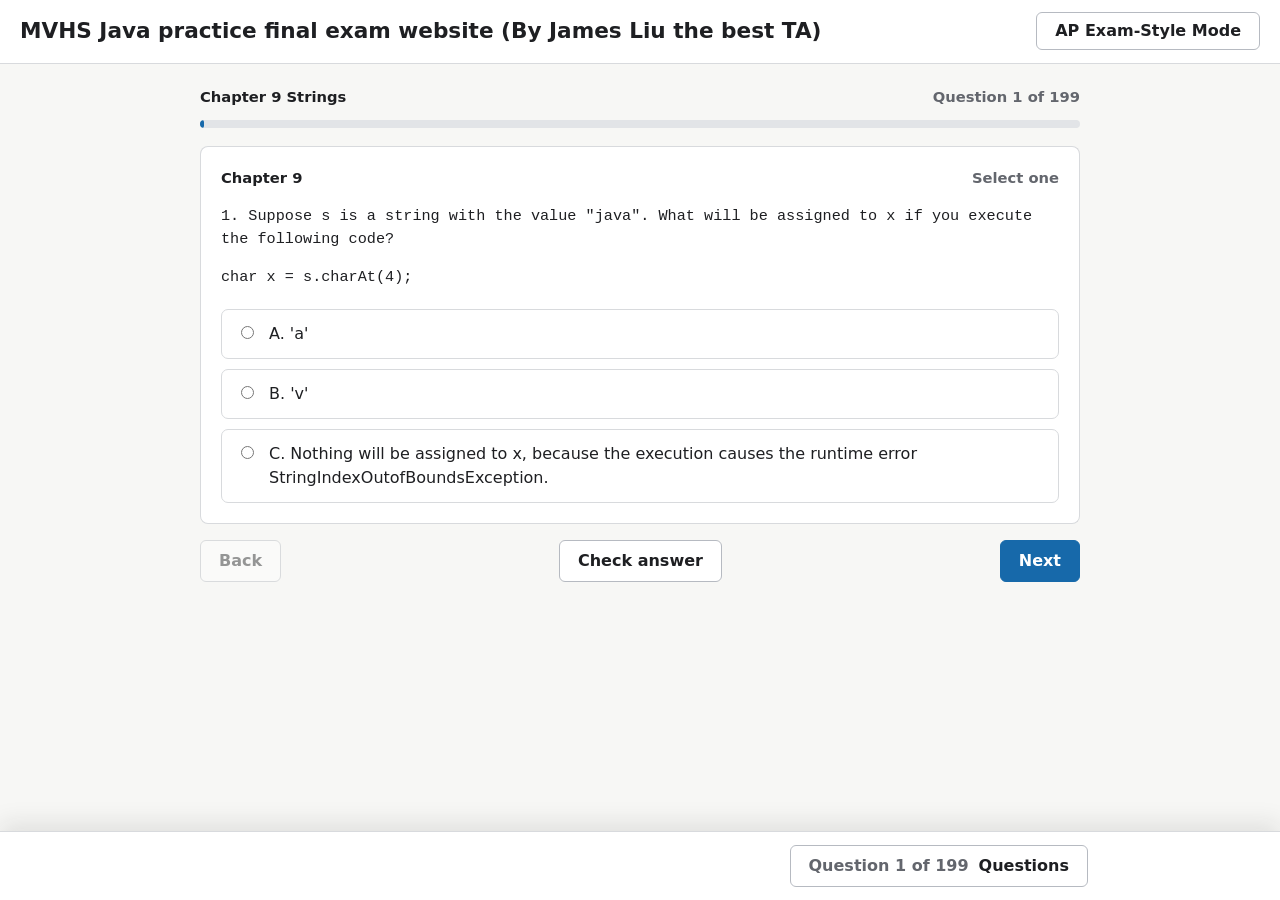
==== commit 94704fd7: "Rename AP exam style mode" ====
--- a/index.html
+++ b/index.html
@@ -19,7 +19,7 @@
             type="button"
             aria-pressed="false"
           >
-            <span id="ui-mode-toggle-label">Bluebook mode</span>
+            <span id="ui-mode-toggle-label">AP Exam-Style Mode</span>
           </button>
         </div>
       </header>
@@ -138,7 +138,19 @@
         </section>
 
         <div class="jump-bar">
-          <span class="student-name">:)</span>
+          <div class="practice-info">
+            <button
+              type="button"
+              class="practice-info-trigger"
+              aria-label="Practice tool information"
+              aria-describedby="practice-info-tooltip"
+            >
+              <span aria-hidden="true">i</span>
+            </button>
+            <span id="practice-info-tooltip" class="practice-info-tooltip" role="tooltip">
+              This is an independent practice tool. It is not affiliated with, endorsed by, or sponsored by College Board or Bluebook.
+            </span>
+          </div>
 
           <button
             id="jump-toggle"
--- a/styles.css
+++ b/styles.css
@@ -240,7 +240,7 @@
 .answer-toolbar,
 .answer-instructions,
 .dashboard-eyebrow,
-.student-name,
+.practice-info,
 .choice-letter,
 .strike-button {
   display: none;
@@ -1102,11 +1102,66 @@
   min-height: 90px;
 }
 
-body[data-ui-mode="bluebook"] .student-name {
-  display: inline;
-  color: #20242b;
+body[data-ui-mode="bluebook"] .practice-info {
+  position: relative;
+  display: inline-flex;
+  align-items: center;
+  justify-self: start;
+  width: max-content;
+}
+
+body[data-ui-mode="bluebook"] .practice-info-trigger {
+  width: 36px;
+  min-width: 36px;
+  height: 36px;
+  min-height: 36px;
+  border: 2px solid #242424;
+  border-radius: 50%;
+  background: #ffffff;
+  color: #242424;
+  padding: 0;
+  box-shadow: none;
   font-size: 1.05rem;
   font-weight: 850;
+}
+
+body[data-ui-mode="bluebook"] .practice-info-trigger:hover,
+body[data-ui-mode="bluebook"] .practice-info-trigger:focus-visible {
+  border-color: #111111;
+  background: #f3f6fb;
+  color: #111111;
+}
+
+body[data-ui-mode="bluebook"] .practice-info-tooltip {
+  position: absolute;
+  bottom: calc(100% + 12px);
+  left: 0;
+  z-index: 40;
+  width: min(420px, calc(100vw - 84px));
+  border: 1px solid #242424;
+  border-radius: 6px;
+  background: #ffffff;
+  box-shadow: 0 12px 28px rgb(24 29 43 / 18%);
+  color: #20242b;
+  padding: 12px 14px;
+  font-size: 0.9rem;
+  font-weight: 600;
+  line-height: 1.35;
+  opacity: 0;
+  pointer-events: none;
+  transform: translateY(4px);
+  visibility: hidden;
+  transition:
+    opacity 120ms ease,
+    transform 120ms ease,
+    visibility 120ms ease;
+}
+
+body[data-ui-mode="bluebook"] .practice-info:hover .practice-info-tooltip,
+body[data-ui-mode="bluebook"] .practice-info:focus-within .practice-info-tooltip {
+  opacity: 1;
+  transform: translateY(0);
+  visibility: visible;
 }
 
 body[data-ui-mode="bluebook"] .question-pill {
@@ -1343,7 +1398,7 @@
     grid-template-columns: 1fr auto;
   }
 
-  body[data-ui-mode="bluebook"] .student-name {
+  body[data-ui-mode="bluebook"] .practice-info {
     display: none;
   }
 
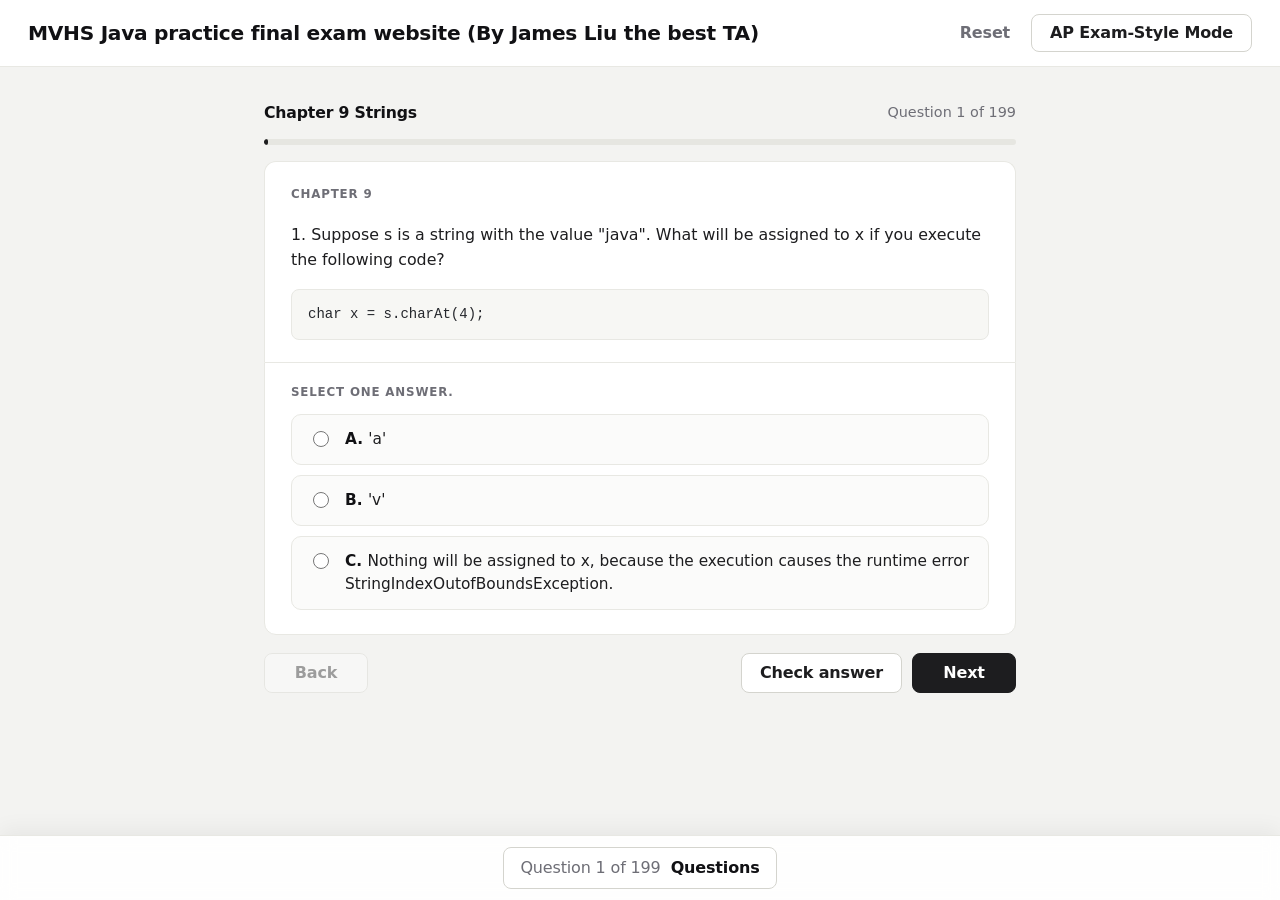
==== commit 0ece50b6: "Add quiz reset control" ====
--- a/index.html
+++ b/index.html
@@ -13,6 +13,13 @@
           <h1>MVHS Java practice final exam website (By James Liu the best TA)</h1>
         </div>
         <div class="header-actions">
+          <button
+            id="reset-button"
+            class="reset-button secondary"
+            type="button"
+          >
+            Reset
+          </button>
           <button
             id="ui-mode-toggle"
             class="ui-mode-toggle secondary"
--- a/styles.css
+++ b/styles.css
@@ -1,27 +1,29 @@
 :root {
   color-scheme: light;
-  --page: #f7f7f5;
+  --page: #f3f3f1;
   --panel: #ffffff;
-  --text: #1e1f22;
-  --heading: #1e1f22;
-  --muted: #63666d;
+  --field: #fbfbfa;
+  --text: #1d1d1f;
+  --heading: #111114;
+  --muted: #6e6e76;
   --subtle: #8b909a;
-  --line: #d8dadd;
-  --strong-line: #b6bac1;
-  --accent: #1769aa;
-  --accent-dark: #0f4d80;
+  --line: #e8e8e3;
+  --strong-line: #d4d4ce;
+  --accent: #1d1d1f;
+  --accent-dark: #000000;
   --blue: #1769aa;
   --blue-dark: #0f4d80;
   --blue-ring: #79b7ff;
   --chrome: #ffffff;
   --tool: #eeeeef;
   --soft: #f5f6f8;
-  --correct-bg: #eaf6ee;
-  --correct-line: #4f9d65;
-  --correct-text: #266b39;
-  --wrong-bg: #fff0ef;
-  --wrong-line: #cf5a4d;
-  --wrong-text: #9b3028;
+  --ring: rgba(29, 29, 31, 0.3);
+  --correct-bg: #eef6f0;
+  --correct-line: #5a9e6f;
+  --correct-text: #2c6b41;
+  --wrong-bg: #fbeeec;
+  --wrong-line: #cf6457;
+  --wrong-text: #9a342b;
   --shadow: 0 16px 40px rgb(20 24 32 / 10%);
   --header-height: 82px;
   --desktop-dock-height: 91px;
@@ -77,14 +79,19 @@
 }
 
 button {
-  min-height: 42px;
+  min-height: 40px;
   border: 1px solid var(--accent);
-  border-radius: 6px;
+  border-radius: 8px;
   background: var(--accent);
   color: #ffffff;
   cursor: pointer;
-  font-weight: 650;
+  font-weight: 600;
+  letter-spacing: -0.01em;
   padding: 0 18px;
+  transition:
+    background 120ms ease,
+    border-color 120ms ease,
+    color 120ms ease;
 }
 
 button:hover {
@@ -94,7 +101,7 @@
 
 button:disabled {
   cursor: not-allowed;
-  opacity: 0.45;
+  opacity: 0.4;
 }
 
 button:focus-visible,
@@ -105,15 +112,36 @@
   outline-offset: 3px;
 }
 
+body[data-ui-mode="classic"] button:focus-visible,
+body[data-ui-mode="classic"] .question-pill:focus-visible {
+  outline: 2px solid transparent;
+  outline-offset: 0;
+  box-shadow: 0 0 0 3px var(--ring);
+}
+
+body[data-ui-mode="classic"] .choice:focus-within {
+  outline: none;
+}
+
+body[data-ui-mode="classic"] .choice:has(input:focus-visible) {
+  box-shadow: 0 0 0 3px var(--ring);
+}
+
+body[data-ui-mode="classic"] .choice.selected:has(input:focus-visible) {
+  box-shadow:
+    inset 0 0 0 1px var(--accent),
+    0 0 0 3px var(--ring);
+}
+
 button.secondary {
-  background: #ffffff;
+  background: var(--panel);
   color: var(--text);
   border-color: var(--strong-line);
 }
 
 button.secondary:hover {
-  background: #f0f1f2;
-  border-color: #989da6;
+  background: #f1f1ee;
+  border-color: #b9b9b1;
 }
 
 .exam-shell {
@@ -128,7 +156,7 @@
   gap: 16px;
   border-bottom: 1px solid var(--line);
   background: var(--panel);
-  padding: 0 20px;
+  padding: 0 28px;
 }
 
 .header-left {
@@ -137,32 +165,56 @@
 
 .header-left h1 {
   margin: 0;
-  max-width: 920px;
-  padding: 18px 0;
-  font-size: clamp(1.05rem, 2vw, 1.35rem);
-  font-weight: 700;
-  letter-spacing: 0;
-  line-height: 1.25;
+  max-width: 940px;
+  padding: 20px 0;
+  font-size: clamp(1.02rem, 1.8vw, 1.26rem);
+  font-weight: 650;
+  line-height: 1.3;
+}
+
+body[data-ui-mode="classic"] .header-left h1 {
+  color: var(--heading);
+  letter-spacing: -0.014em;
 }
 
 .header-actions {
   display: flex;
+  align-items: center;
   justify-content: flex-end;
-}
-
-.ui-mode-toggle {
+  gap: 10px;
+}
+
+.ui-mode-toggle,
+.reset-button {
   display: inline-flex;
   align-items: center;
   justify-content: center;
+  min-height: 38px;
+  border-radius: 8px;
+  white-space: nowrap;
+}
+
+.ui-mode-toggle {
   gap: 8px;
-  min-height: 38px;
-  white-space: nowrap;
+}
+
+.reset-button.secondary {
+  border-color: transparent;
+  background: transparent;
+  color: var(--muted);
+  padding-inline: 10px;
+}
+
+.reset-button.secondary:hover {
+  border-color: var(--line);
+  background: var(--soft);
+  color: var(--text);
 }
 
 .page {
-  width: min(920px, 100%);
+  width: min(800px, 100%);
   margin: 0 auto;
-  padding: 22px 20px 112px;
+  padding: 34px 24px 136px;
 }
 
 .quiz-meta,
@@ -175,11 +227,20 @@
   gap: 12px;
 }
 
-.quiz-meta,
+.quiz-meta {
+  color: var(--muted);
+  font-size: 0.9rem;
+  font-weight: 500;
+}
+
 .question-heading {
   color: var(--muted);
-  font-size: 0.92rem;
-  font-weight: 650;
+  font-size: 0.78rem;
+  font-weight: 600;
+}
+
+body[data-ui-mode="classic"] .quiz-meta {
+  margin-bottom: 14px;
 }
 
 .exam-workspace {
@@ -198,9 +259,9 @@
   max-width: none;
   border: 1px solid var(--line);
   border-bottom: 0;
-  border-radius: 8px 8px 0 0;
+  border-radius: 12px 12px 0 0;
   background: var(--panel);
-  padding: 20px 20px 0;
+  padding: 24px 26px 0;
 }
 
 body[data-ui-mode="classic"] .prompt-content {
@@ -210,7 +271,21 @@
 #chapter-label,
 #section-label {
   color: var(--text);
-  font-weight: 750;
+  font-weight: 650;
+}
+
+body[data-ui-mode="classic"] #chapter-label {
+  color: var(--heading);
+  font-size: 0.98rem;
+  letter-spacing: -0.01em;
+}
+
+body[data-ui-mode="classic"] #section-label {
+  color: var(--muted);
+  font-weight: 600;
+  font-size: 0.74rem;
+  letter-spacing: 0.07em;
+  text-transform: uppercase;
 }
 
 #question-count,
@@ -220,12 +295,25 @@
   text-align: right;
 }
 
+body[data-ui-mode="classic"] #question-count {
+  font-weight: 500;
+}
+
+body[data-ui-mode="classic"] #question-mode {
+  display: none;
+}
+
 .progress-track {
   height: 8px;
   margin: 12px 0 18px;
   overflow: hidden;
   border-radius: 999px;
-  background: #e2e4e7;
+  background: #e6e6e1;
+}
+
+body[data-ui-mode="classic"] .progress-track {
+  height: 6px;
+  margin: 0 0 16px;
 }
 
 .progress-fill {
@@ -250,19 +338,32 @@
   display: block;
   border: 1px solid var(--line);
   border-top: 0;
-  border-radius: 0 0 8px 8px;
+  border-radius: 0 0 12px 12px;
   background: var(--panel);
-  padding: 0 20px 20px;
+  padding: 0 26px 24px;
+}
+
+body[data-ui-mode="classic"] .question-panel {
+  border-top: 1px solid var(--line);
+  padding-top: 22px;
+}
+
+body[data-ui-mode="classic"] .answer-instructions {
+  display: block;
+  margin: 0 0 14px;
+  color: var(--muted);
+  font-size: 0.74rem;
+  font-weight: 600;
+  letter-spacing: 0.07em;
+  line-height: 1.2;
+  text-transform: uppercase;
 }
 
 .question-text {
-  margin: 16px 0 20px;
+  margin: 18px 0 22px;
   color: var(--text);
-  font-family:
-    ui-monospace, SFMono-Regular, Menlo, Monaco, Consolas, "Liberation Mono",
-    monospace;
-  font-size: 0.95rem;
-  line-height: 1.5;
+  font-size: 0.99rem;
+  line-height: 1.62;
 }
 
 .question-text p {
@@ -277,12 +378,30 @@
 }
 
 .code-block {
-  margin: 0 0 1em;
+  margin: 0 0 1.1em;
   max-width: 100%;
   overflow-x: auto;
   color: inherit;
   font: inherit;
   white-space: pre-wrap;
+}
+
+body[data-ui-mode="classic"] .code-block {
+  border: 1px solid var(--line);
+  border-radius: 8px;
+  background: #f7f7f4;
+  color: #25272c;
+  font-family:
+    ui-monospace, SFMono-Regular, Menlo, Monaco, Consolas, "Liberation Mono",
+    monospace;
+  font-size: 0.875rem;
+  line-height: 1.55;
+  padding: 14px 16px;
+  white-space: pre;
+}
+
+body[data-ui-mode="classic"] .question-text > .code-block:last-child {
+  margin-bottom: 0;
 }
 
 .choices {
@@ -300,26 +419,41 @@
 .choice {
   display: grid;
   grid-template-columns: auto 1fr;
-  gap: 12px;
+  gap: 13px;
   align-items: start;
-  min-height: 44px;
+  min-height: 48px;
   border: 1px solid var(--line);
-  border-radius: 7px;
-  background: #ffffff;
+  border-radius: 10px;
+  background: var(--field);
   cursor: pointer;
-  padding: 12px 14px;
+  padding: 13px 16px;
+  transition:
+    border-color 120ms ease,
+    background 120ms ease,
+    box-shadow 120ms ease;
 }
 
 .choice:hover {
   border-color: var(--strong-line);
+  background: #ffffff;
+}
+
+.choice.locked,
+.choice.locked:hover {
+  cursor: default;
 }
 
 .choice input {
-  margin-top: 4px;
+  margin-top: 3px;
+  width: 16px;
+  height: 16px;
+  accent-color: var(--accent);
 }
 
 .choice-prefix {
   display: inline;
+  font-weight: 650;
+  color: var(--heading);
 }
 
 .choice-text {
@@ -330,14 +464,33 @@
   font: inherit;
 }
 
+body[data-ui-mode="classic"] .choice-text {
+  font-size: 0.96rem;
+  line-height: 1.5;
+}
+
+.choice.selected {
+  border-color: var(--accent);
+  background: #ffffff;
+  box-shadow: inset 0 0 0 1px var(--accent);
+}
+
 .choice.correct {
   border-color: var(--correct-line);
   background: var(--correct-bg);
 }
 
+body[data-ui-mode="classic"] .choice.correct {
+  box-shadow: inset 0 0 0 1px var(--correct-line);
+}
+
 .choice.wrong {
   border-color: var(--wrong-line);
   background: var(--wrong-bg);
+}
+
+body[data-ui-mode="classic"] .choice.wrong {
+  box-shadow: inset 0 0 0 1px var(--wrong-line);
 }
 
 .feedback {
@@ -347,6 +500,13 @@
   font-weight: 650;
 }
 
+body[data-ui-mode="classic"] .feedback {
+  margin-top: 18px;
+  padding-top: 16px;
+  font-size: 0.95rem;
+  font-weight: 600;
+}
+
 .feedback.correct {
   color: var(--correct-text);
 }
@@ -356,11 +516,21 @@
 }
 
 .inline-actions-mount {
-  margin-top: 16px;
+  margin-top: 18px;
 }
 
 .actions {
   margin-top: 0;
+  justify-content: flex-end;
+  gap: 10px;
+}
+
+body[data-ui-mode="classic"] .actions #previous-button {
+  margin-right: auto;
+}
+
+body[data-ui-mode="classic"] .actions button {
+  min-width: 104px;
 }
 
 .dashboard-view {
@@ -368,12 +538,24 @@
 }
 
 .dashboard-header {
-  margin-bottom: 18px;
+  margin-bottom: 22px;
 }
 
 .dashboard-header h2,
 .summary-section h3 {
   margin: 0;
+}
+
+body[data-ui-mode="classic"] .dashboard-header h2 {
+  color: var(--heading);
+  font-size: 1.6rem;
+  letter-spacing: -0.015em;
+}
+
+body[data-ui-mode="classic"] .summary-section h3 {
+  color: var(--heading);
+  font-size: 1.05rem;
+  letter-spacing: -0.01em;
 }
 
 .stats {
@@ -390,47 +572,62 @@
   background: var(--panel);
 }
 
+body[data-ui-mode="classic"] .stat,
+body[data-ui-mode="classic"] .chapter-row,
+body[data-ui-mode="classic"] .missed-item {
+  border-radius: 12px;
+}
+
 .stat {
-  padding: 14px;
+  padding: 16px 18px;
 }
 
 .stat-value {
   display: block;
   font-size: 1.7rem;
-  font-weight: 750;
+  font-weight: 700;
   line-height: 1.1;
+}
+
+body[data-ui-mode="classic"] .stat-value {
+  color: var(--heading);
+  letter-spacing: -0.02em;
 }
 
 .stat-label {
   color: var(--muted);
-  font-size: 0.9rem;
+  font-size: 0.85rem;
+}
+
+body[data-ui-mode="classic"] .stat-label {
+  font-weight: 500;
 }
 
 .summary-section {
-  margin-top: 24px;
+  margin-top: 26px;
 }
 
 .chapter-summary,
 .missed-list {
   display: grid;
   gap: 10px;
-  margin-top: 10px;
+  margin-top: 12px;
 }
 
 .chapter-row {
   display: grid;
   grid-template-columns: 1fr auto;
   gap: 10px;
-  padding: 12px 14px;
+  padding: 14px 16px;
 }
 
 .chapter-score {
   color: var(--muted);
-  font-weight: 650;
+  font-weight: 600;
 }
 
 .missed-item {
-  padding: 14px;
+  padding: 16px 18px;
 }
 
 .missed-item strong {
@@ -438,8 +635,16 @@
   margin-bottom: 6px;
 }
 
+body[data-ui-mode="classic"] .missed-item strong {
+  color: var(--heading);
+}
+
 .missed-item p {
   margin: 6px 0;
+}
+
+body[data-ui-mode="classic"] .missed-item p {
+  color: var(--muted);
 }
 
 .empty-state {
@@ -450,7 +655,7 @@
   position: fixed;
   inset: 0;
   z-index: 20;
-  background: rgb(30 31 34 / 18%);
+  background: rgb(17 17 20 / 18%);
 }
 
 .jump-dock {
@@ -460,13 +665,25 @@
   left: 0;
   z-index: 30;
   border-top: 1px solid var(--line);
-  background: rgb(255 255 255 / 96%);
-  box-shadow: 0 -8px 24px rgb(30 31 34 / 10%);
+  background: rgb(255 255 255 / 92%);
+  box-shadow: 0 -6px 20px rgb(17 17 20 / 5%);
+}
+
+body[data-ui-mode="classic"] .jump-dock {
+  backdrop-filter: blur(8px);
+}
+
+body[data-ui-mode="classic"] .jump-bar {
+  justify-content: center;
+}
+
+body[data-ui-mode="classic"] .dock-actions-mount {
+  display: none;
 }
 
 .jump-bar,
 .jump-panel {
-  width: min(920px, calc(100% - 28px));
+  width: min(800px, calc(100% - 28px));
   margin: 0 auto;
 }
 
@@ -475,7 +692,7 @@
   align-items: center;
   justify-content: flex-end;
   gap: 12px;
-  min-height: 68px;
+  min-height: 64px;
 }
 
 .question-pill {
@@ -485,21 +702,21 @@
   gap: 10px;
   min-height: 42px;
   border: 1px solid var(--strong-line);
-  border-radius: 6px;
-  background: #ffffff;
+  border-radius: 8px;
+  background: var(--panel);
   color: var(--text);
-  padding: 0 18px;
+  padding: 0 16px;
 }
 
 .question-pill:hover {
-  background: #f0f1f2;
-  border-color: #989da6;
+  background: #f1f1ee;
+  border-color: #b9b9b1;
   color: var(--text);
 }
 
 #jump-current {
   color: var(--muted);
-  font-weight: 650;
+  font-weight: 500;
 }
 
 #jump-toggle-label {
@@ -508,10 +725,14 @@
   font-weight: 650;
 }
 
+body[data-ui-mode="classic"] #jump-toggle-label {
+  color: var(--heading);
+}
+
 .jump-panel {
   max-height: min(58vh, 520px);
   overflow: auto;
-  padding: 16px 0 8px;
+  padding: 18px 0 10px;
 }
 
 .jump-panel-header {
@@ -519,9 +740,13 @@
   align-items: center;
   justify-content: space-between;
   gap: 12px;
-  margin-bottom: 12px;
+  margin-bottom: 14px;
   color: var(--muted);
   font-size: 0.95rem;
+}
+
+body[data-ui-mode="classic"] .jump-panel-header strong {
+  color: var(--heading);
 }
 
 .jump-grid {
@@ -538,6 +763,13 @@
   font-weight: 750;
 }
 
+body[data-ui-mode="classic"] .jump-chapter {
+  margin: 14px 0 2px;
+  font-size: 0.74rem;
+  letter-spacing: 0.06em;
+  text-transform: uppercase;
+}
+
 .jump-chapter:first-child {
   margin-top: 0;
 }
@@ -545,7 +777,7 @@
 .jump-question {
   min-height: 38px;
   border-color: var(--strong-line);
-  background: #ffffff;
+  background: var(--panel);
   color: var(--text);
   padding: 0;
   font-size: 0.9rem;
@@ -553,7 +785,7 @@
 
 .jump-question:hover {
   border-color: var(--accent);
-  background: #edf5fc;
+  background: #f3f3f1;
   color: var(--text);
 }
 
@@ -564,8 +796,8 @@
 }
 
 .jump-question.answered {
-  border-color: #8aa7bd;
-  background: #eaf3f9;
+  border-color: #c4c4bd;
+  background: #eeeee9;
 }
 
 .jump-question.correct {
@@ -656,6 +888,22 @@
   min-height: 42px;
   border-radius: 8px;
   padding-inline: 16px;
+}
+
+body[data-ui-mode="bluebook"] .reset-button.secondary {
+  min-height: 42px;
+  border-color: transparent;
+  border-radius: 8px;
+  background: transparent;
+  color: var(--muted);
+  padding-inline: 12px;
+  font-size: 0.94rem;
+}
+
+body[data-ui-mode="bluebook"] .reset-button.secondary:hover {
+  border-color: #cbd6e6;
+  background: #f5f8fd;
+  color: var(--heading);
 }
 
 body[data-ui-mode="bluebook"] .page {
@@ -1298,14 +1546,16 @@
 @media (max-width: 680px) {
   .site-header {
     grid-template-columns: minmax(0, 1fr);
-    padding: 0 14px 14px;
+    padding: 0 18px 16px;
   }
 
   .header-left h1 {
-    padding-bottom: 10px;
+    padding: 18px 0 0;
   }
 
   .header-actions {
+    display: grid;
+    grid-template-columns: auto minmax(0, 1fr);
     justify-content: stretch;
   }
 
@@ -1314,29 +1564,35 @@
   }
 
   .page {
-    padding-inline: 14px;
-    padding-bottom: 124px;
+    padding-inline: 16px;
+    padding-bottom: 132px;
   }
 
   .prompt-content {
-    padding: 16px 16px 0;
+    padding: 20px 18px 0;
   }
 
   .question-panel {
-    padding: 0 16px 16px;
+    padding: 0 18px 20px;
   }
 
   .stats {
     grid-template-columns: repeat(2, minmax(0, 1fr));
   }
 
-  .actions {
-    align-items: stretch;
-    flex-direction: column;
-  }
-
-  .actions button {
+  body[data-ui-mode="classic"] .actions {
+    display: grid;
+    grid-template-columns: 1fr;
+    gap: 10px;
+  }
+
+  body[data-ui-mode="classic"] .actions button {
     width: 100%;
+    min-width: 0;
+  }
+
+  body[data-ui-mode="classic"] .actions #previous-button {
+    margin-right: 0;
   }
 
   .chapter-row {
